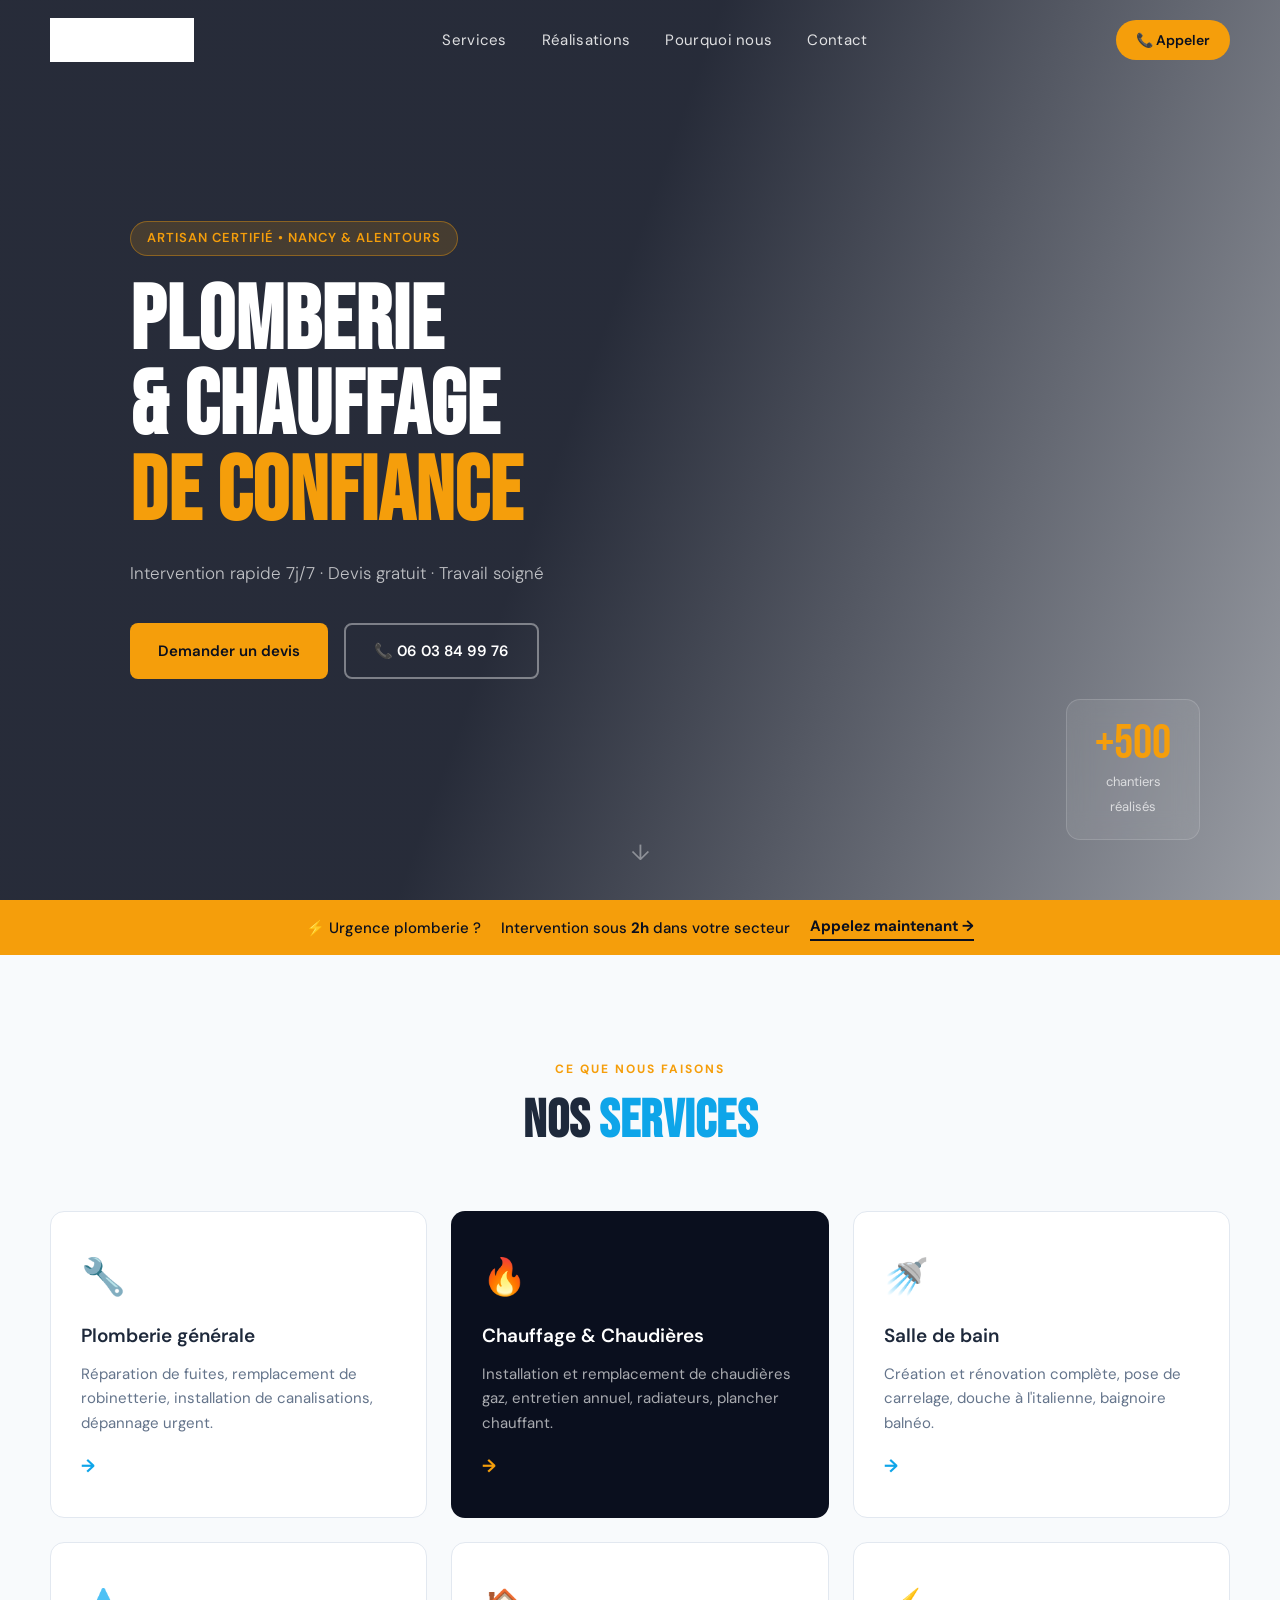
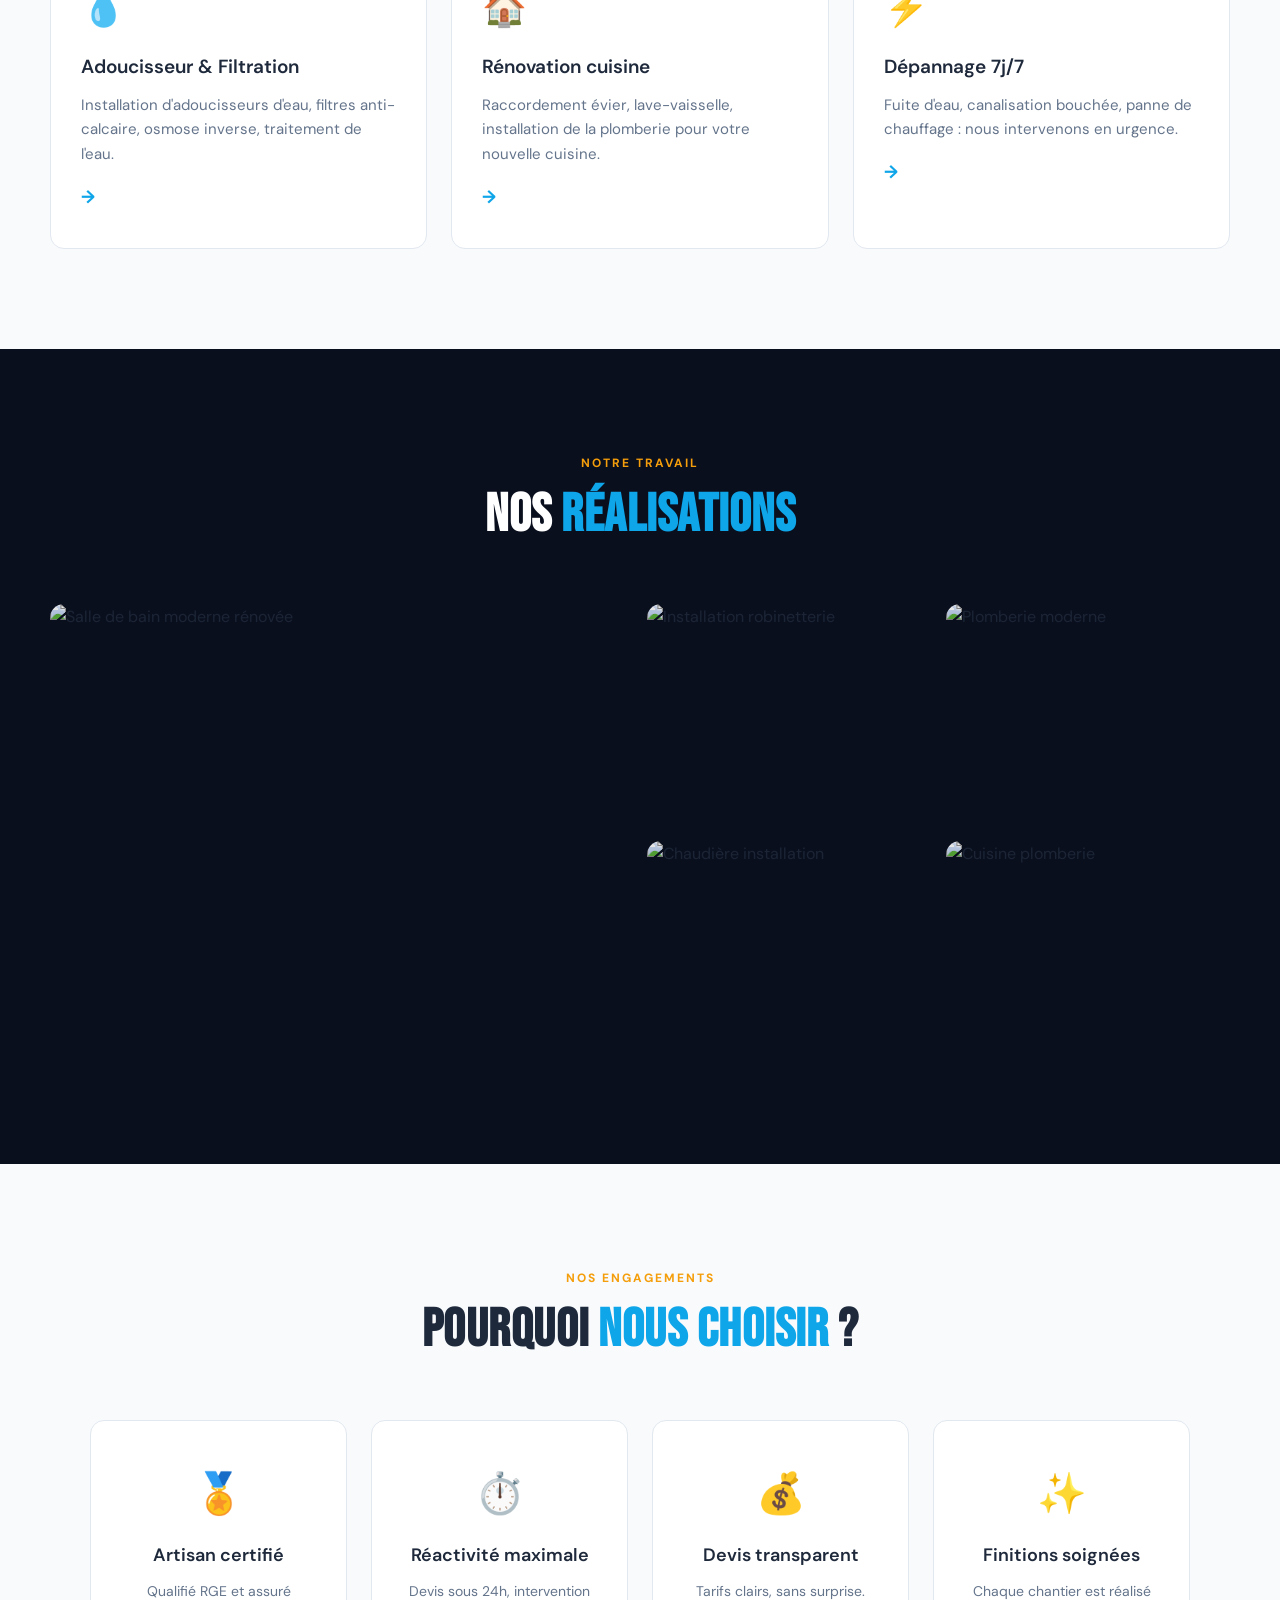
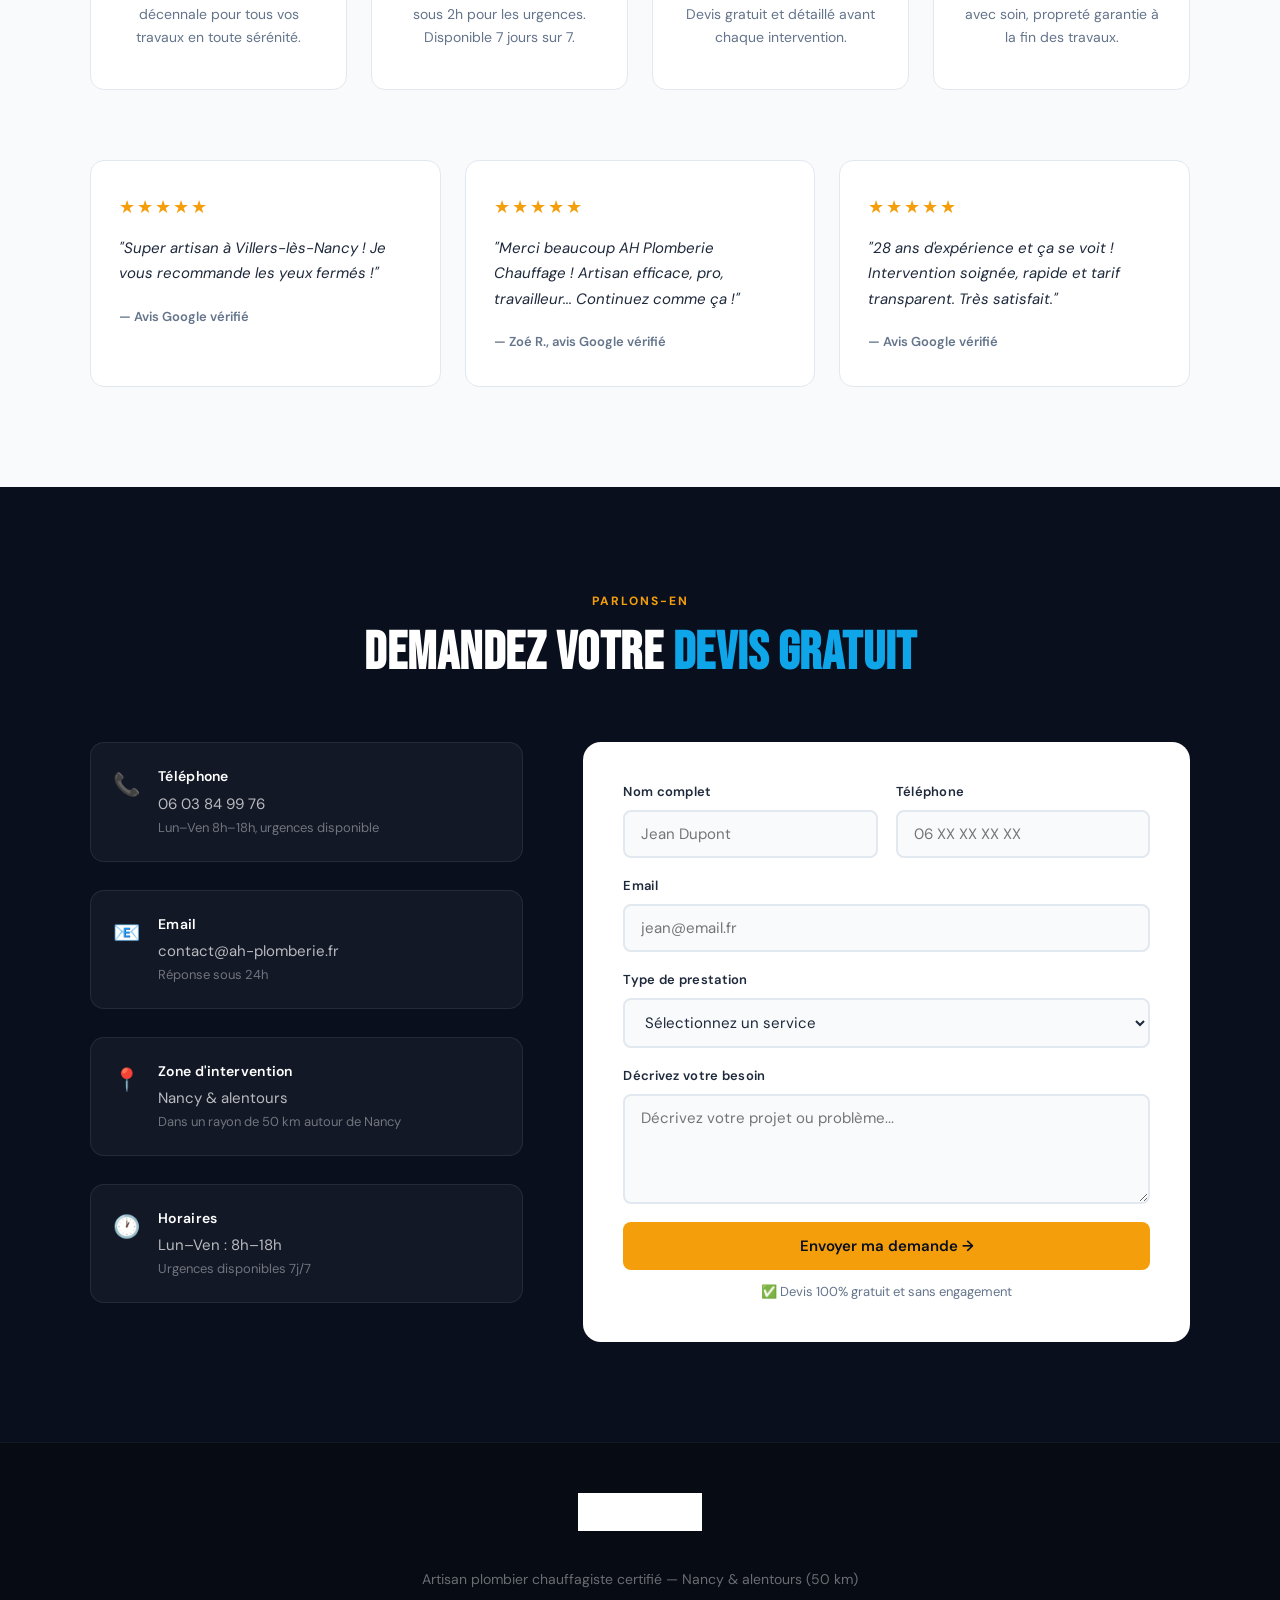
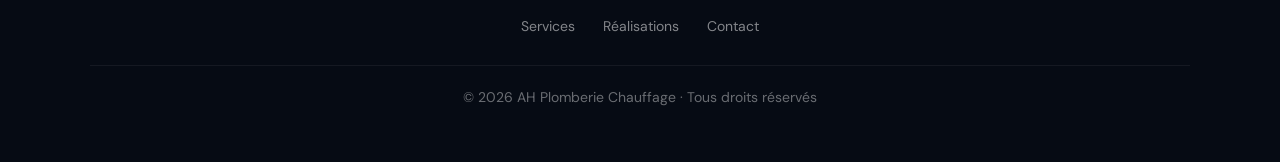
==== index.html @ 15604617 "Rename index 4.html to index.html" ====
<!DOCTYPE html>
<html lang="fr">
<head>
  <meta charset="UTF-8" />
  <meta name="viewport" content="width=device-width, initial-scale=1.0"/>
  <title>AH Plomberie Chauffage</title>
  <link rel="stylesheet" href="style.css"/>
  <link href="https://fonts.googleapis.com/css2?family=Bebas+Neue&family=DM+Sans:ital,opsz,wght@0,9..40,300;0,9..40,400;0,9..40,600;1,9..40,300&display=swap" rel="stylesheet">
  <style>
    /* Logo image dans le header */
    .logo img {
      height: 44px;
      width: auto;
      display: block;
      filter: brightness(0) invert(1); /* logo blanc sur fond sombre */
      transition: filter 0.3s ease;
    }
    header:not(.scrolled) .logo img {
      filter: brightness(0) invert(1);
    }
    /* Footer logo image */
    .footer-logo img {
      height: 38px;
      width: auto;
      filter: brightness(0) invert(1);
      margin-bottom: 12px;
    }
  </style>
</head>
<body>

<!-- HEADER -->
<header id="header">
  <div class="logo">
    <img src="[data-uri]" alt="AH Plomberie Chauffage" />
  </div>
  <nav>
    <a href="#services">Services</a>
    <a href="#realisations">Réalisations</a>
    <a href="#pourquoi">Pourquoi nous</a>
    <a href="#contact">Contact</a>
  </nav>
  <a href="tel:0603849976" class="header-cta">📞 Appeler</a>
  <button class="burger" id="burger">&#9776;</button>
</header>

<!-- MOBILE NAV -->
<div class="mobile-nav" id="mobileNav">
  <a href="#services" onclick="closeNav()">Services</a>
  <a href="#realisations" onclick="closeNav()">Réalisations</a>
  <a href="#pourquoi" onclick="closeNav()">Pourquoi nous</a>
  <a href="#contact" onclick="closeNav()">Contact</a>
</div>

<!-- HERO -->
<section class="hero">
  <div class="hero-overlay"></div>
  <div class="hero-content">
    <p class="hero-tag">Artisan certifié • Nancy &amp; alentours</p>
    <h1>Plomberie<br/>&amp; Chauffage<br/><span>de confiance</span></h1>
    <p class="hero-sub">Intervention rapide 7j/7 · Devis gratuit · Travail soigné</p>
    <div class="hero-btns">
      <a href="#contact" class="btn btn-primary">Demander un devis</a>
      <a href="tel:0603849976" class="btn btn-outline">📞 06 03 84 99 76</a>
    </div>
  </div>
  <div class="hero-badge">
    <span class="badge-number">+500</span>
    <span class="badge-label">chantiers<br/>réalisés</span>
  </div>
  <div class="scroll-hint">↓</div>
</section>

<!-- BANDEAU URGENCE -->
<div class="urgency-bar">
  <span>⚡ Urgence plomberie ?</span>
  <span>Intervention sous <strong>2h</strong> dans votre secteur</span>
  <a href="tel:0603849976">Appelez maintenant →</a>
</div>

<!-- SERVICES -->
<section id="services">
  <div class="section-header">
    <p class="section-tag">Ce que nous faisons</p>
    <h2>Nos <em>services</em></h2>
  </div>
  <div class="services-grid">
    <div class="service-card" data-delay="0">
      <div class="service-icon">🔧</div>
      <h3>Plomberie générale</h3>
      <p>Réparation de fuites, remplacement de robinetterie, installation de canalisations, dépannage urgent.</p>
      <span class="service-arrow">→</span>
    </div>
    <div class="service-card featured" data-delay="100">
      <div class="service-icon">🔥</div>
      <h3>Chauffage &amp; Chaudières</h3>
      <p>Installation et remplacement de chaudières gaz, entretien annuel, radiateurs, plancher chauffant.</p>
      <span class="service-arrow">→</span>
    </div>
    <div class="service-card" data-delay="200">
      <div class="service-icon">🚿</div>
      <h3>Salle de bain</h3>
      <p>Création et rénovation complète, pose de carrelage, douche à l'italienne, baignoire balnéo.</p>
      <span class="service-arrow">→</span>
    </div>
    <div class="service-card" data-delay="300">
      <div class="service-icon">💧</div>
      <h3>Adoucisseur &amp; Filtration</h3>
      <p>Installation d'adoucisseurs d'eau, filtres anti-calcaire, osmose inverse, traitement de l'eau.</p>
      <span class="service-arrow">→</span>
    </div>
    <div class="service-card" data-delay="400">
      <div class="service-icon">🏠</div>
      <h3>Rénovation cuisine</h3>
      <p>Raccordement évier, lave-vaisselle, installation de la plomberie pour votre nouvelle cuisine.</p>
      <span class="service-arrow">→</span>
    </div>
    <div class="service-card" data-delay="500">
      <div class="service-icon">⚡</div>
      <h3>Dépannage 7j/7</h3>
      <p>Fuite d'eau, canalisation bouchée, panne de chauffage : nous intervenons en urgence.</p>
      <span class="service-arrow">→</span>
    </div>
  </div>
</section>

<!-- RÉALISATIONS -->
<section id="realisations" class="dark-section">
  <div class="section-header light">
    <p class="section-tag">Notre travail</p>
    <h2>Nos <em>réalisations</em></h2>
  </div>
  <div class="gallery">
    <div class="gallery-item large">
      <img src="https://images.unsplash.com/photo-1600566753086-00f18fb6b3ea?w=900&q=80" alt="Salle de bain moderne rénovée" loading="lazy"/>
      <div class="gallery-caption">Rénovation salle de bain complète</div>
    </div>
    <div class="gallery-item">
      <img src="https://images.unsplash.com/photo-1584622650111-993a426fbf0a?w=600&q=80" alt="Installation robinetterie" loading="lazy"/>
      <div class="gallery-caption">Installation robinetterie haut de gamme</div>
    </div>
    <div class="gallery-item">
      <img src="https://images.unsplash.com/photo-1615873968403-89e068629265?w=600&q=80" alt="Plomberie moderne" loading="lazy"/>
      <div class="gallery-caption">Pose canalisations encastrées</div>
    </div>
    <div class="gallery-item">
      <img src="https://images.unsplash.com/photo-1558618666-fcd25c85cd64?w=600&q=80" alt="Chaudière installation" loading="lazy"/>
      <div class="gallery-caption">Installation chaudière à condensation</div>
    </div>
    <div class="gallery-item">
      <img src="https://images.unsplash.com/photo-1556909114-f6e7ad7d3136?w=600&q=80" alt="Cuisine plomberie" loading="lazy"/>
      <div class="gallery-caption">Raccordements cuisine neuve</div>
    </div>
  </div>
</section>

<!-- POURQUOI NOUS -->
<section id="pourquoi">
  <div class="section-header">
    <p class="section-tag">Nos engagements</p>
    <h2>Pourquoi <em>nous choisir</em> ?</h2>
  </div>
  <div class="why-grid">
    <div class="why-card">
      <div class="why-icon">🏅</div>
      <h3>Artisan certifié</h3>
      <p>Qualifié RGE et assuré décennale pour tous vos travaux en toute sérénité.</p>
    </div>
    <div class="why-card">
      <div class="why-icon">⏱️</div>
      <h3>Réactivité maximale</h3>
      <p>Devis sous 24h, intervention sous 2h pour les urgences. Disponible 7 jours sur 7.</p>
    </div>
    <div class="why-card">
      <div class="why-icon">💰</div>
      <h3>Devis transparent</h3>
      <p>Tarifs clairs, sans surprise. Devis gratuit et détaillé avant chaque intervention.</p>
    </div>
    <div class="why-card">
      <div class="why-icon">✨</div>
      <h3>Finitions soignées</h3>
      <p>Chaque chantier est réalisé avec soin, propreté garantie à la fin des travaux.</p>
    </div>
  </div>

  <!-- Témoignages Google -->
  <div class="testimonials">
    <div class="testimonial">
      <div class="stars">★★★★★</div>
      <p>"Super artisan à Villers-lès-Nancy ! Je vous recommande les yeux fermés !"</p>
      <cite>— Avis Google vérifié</cite>
    </div>
    <div class="testimonial">
      <div class="stars">★★★★★</div>
      <p>"Merci beaucoup AH Plomberie Chauffage ! Artisan efficace, pro, travailleur... Continuez comme ça !"</p>
      <cite>— Zoé R., avis Google vérifié</cite>
    </div>
    <div class="testimonial">
      <div class="stars">★★★★★</div>
      <p>"28 ans d'expérience et ça se voit ! Intervention soignée, rapide et tarif transparent. Très satisfait."</p>
      <cite>— Avis Google vérifié</cite>
    </div>
  </div>
</section>

<!-- CONTACT -->
<section id="contact" class="dark-section">
  <div class="section-header light">
    <p class="section-tag">Parlons-en</p>
    <h2>Demandez votre <em>devis gratuit</em></h2>
  </div>
  <div class="contact-wrapper">
    <div class="contact-info">
      <div class="info-item">
        <span class="info-icon">📞</span>
        <div>
          <strong>Téléphone</strong>
          <p>06 03 84 99 76</p>
          <p class="sub">Lun–Ven 8h–18h, urgences disponible</p>
        </div>
      </div>
      <div class="info-item">
        <span class="info-icon">📧</span>
        <div>
          <strong>Email</strong>
          <p>contact@ah-plomberie.fr</p>
          <p class="sub">Réponse sous 24h</p>
        </div>
      </div>
      <div class="info-item">
        <span class="info-icon">📍</span>
        <div>
          <strong>Zone d'intervention</strong>
          <p>Nancy &amp; alentours</p>
          <p class="sub">Dans un rayon de 50 km autour de Nancy</p>
        </div>
      </div>
      <div class="info-item">
        <span class="info-icon">🕐</span>
        <div>
          <strong>Horaires</strong>
          <p>Lun–Ven : 8h–18h</p>
          <p class="sub">Urgences disponibles 7j/7</p>
        </div>
      </div>
    </div>
    <form id="contactForm">
      <div class="form-row">
        <div class="form-group">
          <label for="nom">Nom complet</label>
          <input type="text" id="nom" placeholder="Jean Dupont" required />
        </div>
        <div class="form-group">
          <label for="tel">Téléphone</label>
          <input type="tel" id="tel" placeholder="06 XX XX XX XX" />
        </div>
      </div>
      <div class="form-group">
        <label for="email">Email</label>
        <input type="email" id="email" placeholder="jean@email.fr" required />
      </div>
      <div class="form-group">
        <label for="service">Type de prestation</label>
        <select id="service">
          <option value="">Sélectionnez un service</option>
          <option>Plomberie générale</option>
          <option>Chauffage / Chaudière</option>
          <option>Rénovation salle de bain</option>
          <option>Dépannage urgent</option>
          <option>Autre</option>
        </select>
      </div>
      <div class="form-group">
        <label for="message">Décrivez votre besoin</label>
        <textarea id="message" rows="4" placeholder="Décrivez votre projet ou problème..."></textarea>
      </div>
      <button type="submit" class="btn btn-primary full-width">Envoyer ma demande →</button>
      <p class="form-note">✅ Devis 100% gratuit et sans engagement</p>
    </form>
  </div>
</section>

<!-- FOOTER -->
<footer>
  <div class="footer-inner">
    <div class="footer-logo">
      <img src="[data-uri]" alt="AH Plomberie Chauffage" />
    </div>
    <p>Artisan plombier chauffagiste certifié — Nancy &amp; alentours (50 km)</p>
    <div class="footer-links">
      <a href="#services">Services</a>
      <a href="#realisations">Réalisations</a>
      <a href="#contact">Contact</a>
    </div>
    <p class="footer-legal">© 2026 AH Plomberie Chauffage · Tous droits réservés</p>
  </div>
</footer>

<script src="script.js"></script>
</body>
</html>
---- style.css ----
/* =====================
   VARIABLES & RESET
======================== */
:root {
  --dark: #0a0f1e;
  --dark-2: #111827;
  --dark-3: #1e2a3a;
  --accent: #f59e0b;
  --accent-2: #0ea5e9;
  --light: #f8fafc;
  --text: #1e293b;
  --text-muted: #64748b;
  --white: #ffffff;
  --radius: 14px;
  --shadow: 0 10px 40px rgba(0,0,0,0.12);
  --transition: 0.3s cubic-bezier(0.4, 0, 0.2, 1);
  --font-display: 'Bebas Neue', sans-serif;
  --font-body: 'DM Sans', sans-serif;
}

*, *::before, *::after {
  margin: 0;
  padding: 0;
  box-sizing: border-box;
}

html { scroll-behavior: smooth; }

body {
  font-family: var(--font-body);
  background: var(--light);
  color: var(--text);
  overflow-x: hidden;
  line-height: 1.6;
}

/* =====================
   HEADER
======================== */
header {
  position: fixed;
  top: 0; left: 0; right: 0;
  z-index: 1000;
  display: flex;
  align-items: center;
  justify-content: space-between;
  padding: 18px 50px;
  background: transparent;
  transition: background var(--transition), padding var(--transition), box-shadow var(--transition);
}

header.scrolled {
  background: rgba(10, 15, 30, 0.97);
  backdrop-filter: blur(12px);
  padding: 12px 50px;
  box-shadow: 0 2px 30px rgba(0,0,0,0.3);
}

.logo {
  font-family: var(--font-display);
  font-size: 26px;
  color: var(--white);
  letter-spacing: 1px;
}

.logo span {
  color: var(--accent);
}

nav {
  display: flex;
  gap: 35px;
}

nav a {
  color: rgba(255,255,255,0.85);
  text-decoration: none;
  font-size: 15px;
  font-weight: 400;
  letter-spacing: 0.3px;
  position: relative;
  transition: color var(--transition);
}

nav a::after {
  content: '';
  position: absolute;
  bottom: -3px; left: 0;
  width: 0; height: 2px;
  background: var(--accent);
  transition: width var(--transition);
}

nav a:hover { color: var(--white); }
nav a:hover::after { width: 100%; }

.header-cta {
  background: var(--accent);
  color: var(--dark);
  padding: 9px 20px;
  border-radius: 50px;
  font-weight: 600;
  font-size: 14px;
  text-decoration: none;
  transition: transform var(--transition), box-shadow var(--transition);
}

.header-cta:hover {
  transform: translateY(-2px);
  box-shadow: 0 6px 20px rgba(245,158,11,0.4);
}

.burger {
  display: none;
  background: none;
  border: none;
  color: white;
  font-size: 24px;
  cursor: pointer;
}

.mobile-nav {
  display: none;
  position: fixed;
  top: 70px; left: 0; right: 0;
  background: var(--dark);
  flex-direction: column;
  padding: 20px 30px;
  gap: 18px;
  z-index: 999;
}

.mobile-nav a {
  color: rgba(255,255,255,0.9);
  text-decoration: none;
  font-size: 18px;
  font-weight: 400;
  padding: 8px 0;
  border-bottom: 1px solid rgba(255,255,255,0.08);
}

.mobile-nav.open { display: flex; }

/* =====================
   HERO
======================== */
.hero {
  position: relative;
  height: 100vh;
  min-height: 650px;
  display: flex;
  align-items: center;
  justify-content: flex-start;
  overflow: hidden;
  background: url("https://images.unsplash.com/photo-1504328345606-18bbc8c9d7d1?w=1800&q=85") center/cover no-repeat;
}

.hero-overlay {
  position: absolute;
  inset: 0;
  background: linear-gradient(110deg, rgba(10,15,30,0.88) 45%, rgba(10,15,30,0.4) 100%);
}

.hero-content {
  position: relative;
  z-index: 2;
  padding: 0 80px;
  max-width: 700px;
  animation: fadeUp 1s ease both;
}

.hero-tag {
  display: inline-block;
  background: rgba(245,158,11,0.15);
  border: 1px solid rgba(245,158,11,0.4);
  color: var(--accent);
  padding: 6px 16px;
  border-radius: 50px;
  font-size: 13px;
  font-weight: 600;
  letter-spacing: 1px;
  text-transform: uppercase;
  margin-bottom: 24px;
}

.hero h1 {
  font-family: var(--font-display);
  font-size: clamp(56px, 8vw, 90px);
  line-height: 0.95;
  color: var(--white);
  letter-spacing: 1px;
  margin-bottom: 24px;
}

.hero h1 span {
  color: var(--accent);
}

.hero-sub {
  color: rgba(255,255,255,0.7);
  font-size: 17px;
  margin-bottom: 36px;
  font-weight: 300;
}

.hero-btns {
  display: flex;
  gap: 16px;
  flex-wrap: wrap;
}

.hero-badge {
  position: absolute;
  bottom: 60px; right: 80px;
  z-index: 2;
  background: rgba(255,255,255,0.07);
  backdrop-filter: blur(12px);
  border: 1px solid rgba(255,255,255,0.15);
  border-radius: var(--radius);
  padding: 20px 28px;
  text-align: center;
  color: white;
  animation: fadeUp 1.3s ease both;
}

.badge-number {
  display: block;
  font-family: var(--font-display);
  font-size: 48px;
  color: var(--accent);
  line-height: 1;
}

.badge-label {
  font-size: 13px;
  color: rgba(255,255,255,0.7);
  line-height: 1.4;
}

.scroll-hint {
  position: absolute;
  bottom: 30px; left: 50%;
  transform: translateX(-50%);
  color: rgba(255,255,255,0.4);
  font-size: 22px;
  animation: bounce 2s infinite;
  z-index: 2;
}

/* =====================
   BUTTONS
======================== */
.btn {
  display: inline-flex;
  align-items: center;
  gap: 8px;
  padding: 14px 28px;
  border-radius: 8px;
  font-family: var(--font-body);
  font-size: 15px;
  font-weight: 600;
  text-decoration: none;
  transition: all var(--transition);
  cursor: pointer;
  border: none;
}

.btn-primary {
  background: var(--accent);
  color: var(--dark);
}

.btn-primary:hover {
  background: #d97706;
  transform: translateY(-2px);
  box-shadow: 0 8px 25px rgba(245,158,11,0.4);
}

.btn-outline {
  background: transparent;
  color: var(--white);
  border: 2px solid rgba(255,255,255,0.4);
}

.btn-outline:hover {
  background: rgba(255,255,255,0.1);
  border-color: white;
}

.full-width { width: 100%; justify-content: center; }

/* =====================
   URGENCY BAR
======================== */
.urgency-bar {
  background: var(--accent);
  color: var(--dark);
  display: flex;
  align-items: center;
  justify-content: center;
  gap: 20px;
  padding: 14px 20px;
  font-size: 15px;
  font-weight: 500;
  flex-wrap: wrap;
  text-align: center;
}

.urgency-bar a {
  color: var(--dark);
  font-weight: 700;
  text-decoration: none;
  border-bottom: 2px solid var(--dark);
  padding-bottom: 1px;
  transition: opacity var(--transition);
}

.urgency-bar a:hover { opacity: 0.7; }

/* =====================
   SECTIONS COMMONS
======================== */
section {
  padding: 100px 50px;
}

.section-header {
  text-align: center;
  margin-bottom: 60px;
}

.section-tag {
  display: inline-block;
  color: var(--accent);
  font-size: 12px;
  font-weight: 700;
  letter-spacing: 2px;
  text-transform: uppercase;
  margin-bottom: 12px;
}

h2 {
  font-family: var(--font-display);
  font-size: clamp(36px, 5vw, 54px);
  letter-spacing: 0.5px;
  color: var(--text);
  line-height: 1.1;
}

h2 em {
  font-style: normal;
  color: var(--accent-2);
}

.dark-section h2 { color: var(--white); }
.dark-section { background: var(--dark); }
.light.section-tag { color: var(--accent); }
.light h2 { color: var(--white); }

/* =====================
   SERVICES
======================== */
.services-grid {
  display: grid;
  grid-template-columns: repeat(auto-fit, minmax(280px, 1fr));
  gap: 24px;
  max-width: 1200px;
  margin: 0 auto;
}

.service-card {
  background: var(--white);
  padding: 36px 30px;
  border-radius: var(--radius);
  border: 1px solid #e2e8f0;
  position: relative;
  transition: all var(--transition);
  cursor: default;
  overflow: hidden;
}

.service-card::before {
  content: '';
  position: absolute;
  bottom: 0; left: 0; right: 0;
  height: 3px;
  background: var(--accent-2);
  transform: scaleX(0);
  transition: transform var(--transition);
  transform-origin: left;
}

.service-card:hover {
  transform: translateY(-6px);
  box-shadow: var(--shadow);
  border-color: transparent;
}

.service-card:hover::before { transform: scaleX(1); }

.service-card.featured {
  background: var(--dark);
  border-color: transparent;
  color: var(--white);
}

.service-card.featured::before { background: var(--accent); }

.service-card.featured p { color: rgba(255,255,255,0.65); }

.service-icon {
  font-size: 36px;
  margin-bottom: 16px;
}

.service-card h3 {
  font-size: 19px;
  font-weight: 600;
  margin-bottom: 10px;
}

.service-card p {
  color: var(--text-muted);
  font-size: 15px;
  line-height: 1.65;
}

.service-arrow {
  display: inline-block;
  margin-top: 16px;
  color: var(--accent-2);
  font-size: 18px;
  font-weight: bold;
  transition: transform var(--transition);
}

.service-card:hover .service-arrow { transform: translateX(6px); }
.service-card.featured .service-arrow { color: var(--accent); }

/* =====================
   GALLERY
======================== */
.gallery {
  display: grid;
  grid-template-columns: repeat(4, 1fr);
  grid-template-rows: auto auto;
  gap: 14px;
  max-width: 1200px;
  margin: 0 auto;
}

.gallery-item {
  position: relative;
  overflow: hidden;
  border-radius: var(--radius);
  cursor: pointer;
}

.gallery-item.large {
  grid-column: 1 / 3;
  grid-row: 1 / 3;
}

.gallery-item img {
  width: 100%;
  height: 100%;
  min-height: 220px;
  object-fit: cover;
  display: block;
  transition: transform 0.5s ease;
  filter: brightness(0.9);
}

.gallery-item.large img { min-height: 460px; }

.gallery-item:hover img {
  transform: scale(1.06);
  filter: brightness(1);
}

.gallery-caption {
  position: absolute;
  bottom: 0; left: 0; right: 0;
  padding: 20px 16px 14px;
  background: linear-gradient(transparent, rgba(0,0,0,0.75));
  color: white;
  font-size: 13px;
  font-weight: 500;
  transform: translateY(100%);
  transition: transform var(--transition);
}

.gallery-item:hover .gallery-caption { transform: translateY(0); }

/* =====================
   POURQUOI NOUS
======================== */
.why-grid {
  display: grid;
  grid-template-columns: repeat(auto-fit, minmax(230px, 1fr));
  gap: 24px;
  max-width: 1100px;
  margin: 0 auto 70px;
}

.why-card {
  text-align: center;
  padding: 40px 28px;
  background: var(--white);
  border-radius: var(--radius);
  border: 1px solid #e2e8f0;
  transition: all var(--transition);
}

.why-card:hover {
  transform: translateY(-5px);
  box-shadow: var(--shadow);
}

.why-icon {
  font-size: 40px;
  margin-bottom: 16px;
}

.why-card h3 {
  font-size: 18px;
  font-weight: 600;
  margin-bottom: 10px;
}

.why-card p {
  color: var(--text-muted);
  font-size: 14px;
  line-height: 1.65;
}

/* TESTIMONIALS */
.testimonials {
  display: grid;
  grid-template-columns: repeat(auto-fit, minmax(260px, 1fr));
  gap: 24px;
  max-width: 1100px;
  margin: 0 auto;
}

.testimonial {
  background: var(--white);
  border-radius: var(--radius);
  padding: 32px 28px;
  border: 1px solid #e2e8f0;
  transition: all var(--transition);
}

.testimonial:hover {
  box-shadow: var(--shadow);
  transform: translateY(-4px);
}

.stars {
  color: var(--accent);
  font-size: 18px;
  margin-bottom: 14px;
  letter-spacing: 2px;
}

.testimonial p {
  color: var(--text);
  font-size: 15px;
  line-height: 1.7;
  font-style: italic;
  margin-bottom: 16px;
}

.testimonial cite {
  font-size: 13px;
  color: var(--text-muted);
  font-style: normal;
  font-weight: 600;
}

/* =====================
   CONTACT
======================== */
#contact.dark-section {
  padding: 100px 50px;
}

.contact-wrapper {
  display: grid;
  grid-template-columns: 1fr 1.4fr;
  gap: 60px;
  max-width: 1100px;
  margin: 0 auto;
  align-items: start;
}

.contact-info {
  display: flex;
  flex-direction: column;
  gap: 28px;
}

.info-item {
  display: flex;
  align-items: flex-start;
  gap: 18px;
  padding: 22px;
  background: rgba(255,255,255,0.04);
  border: 1px solid rgba(255,255,255,0.08);
  border-radius: var(--radius);
  transition: background var(--transition);
}

.info-item:hover { background: rgba(255,255,255,0.07); }

.info-icon {
  font-size: 22px;
  flex-shrink: 0;
  margin-top: 2px;
}

.info-item strong {
  display: block;
  color: var(--white);
  font-size: 14px;
  font-weight: 600;
  margin-bottom: 4px;
  letter-spacing: 0.3px;
}

.info-item p {
  color: rgba(255,255,255,0.7);
  font-size: 15px;
  margin: 0;
}

.info-item .sub {
  color: rgba(255,255,255,0.4);
  font-size: 13px;
  margin-top: 2px;
}

/* FORM */
form {
  background: var(--white);
  border-radius: 18px;
  padding: 40px;
  display: flex;
  flex-direction: column;
  gap: 18px;
}

.form-row {
  display: grid;
  grid-template-columns: 1fr 1fr;
  gap: 18px;
}

.form-group {
  display: flex;
  flex-direction: column;
  gap: 7px;
}

label {
  font-size: 13px;
  font-weight: 600;
  color: var(--text);
  letter-spacing: 0.3px;
}

input, textarea, select {
  font-family: var(--font-body);
  font-size: 15px;
  padding: 12px 16px;
  border: 2px solid #e2e8f0;
  border-radius: 8px;
  color: var(--text);
  background: var(--light);
  transition: border-color var(--transition), box-shadow var(--transition);
  outline: none;
  width: 100%;
}

input:focus, textarea:focus, select:focus {
  border-color: var(--accent-2);
  box-shadow: 0 0 0 3px rgba(14,165,233,0.12);
  background: white;
}

textarea { resize: vertical; min-height: 110px; }

.form-note {
  text-align: center;
  font-size: 13px;
  color: var(--text-muted);
  margin-top: -6px;
}

/* =====================
   FOOTER
======================== */
footer {
  background: #060b14;
  padding: 50px 50px 30px;
  border-top: 1px solid rgba(255,255,255,0.06);
}

.footer-inner {
  max-width: 1100px;
  margin: 0 auto;
  text-align: center;
}

.footer-logo {
  font-family: var(--font-display);
  font-size: 28px;
  color: var(--white);
  margin-bottom: 10px;
  letter-spacing: 1px;
}

.footer-logo span { color: var(--accent); }

.footer-inner > p {
  color: rgba(255,255,255,0.4);
  font-size: 14px;
  margin-bottom: 24px;
}

.footer-links {
  display: flex;
  justify-content: center;
  gap: 28px;
  margin-bottom: 28px;
}

.footer-links a {
  color: rgba(255,255,255,0.5);
  text-decoration: none;
  font-size: 14px;
  transition: color var(--transition);
}

.footer-links a:hover { color: var(--accent); }

.footer-legal {
  color: rgba(255,255,255,0.2);
  font-size: 13px;
  border-top: 1px solid rgba(255,255,255,0.06);
  padding-top: 20px;
  margin-top: 0;
  margin-bottom: 0;
}

/* =====================
   ANIMATIONS
======================== */
@keyframes fadeUp {
  from { opacity: 0; transform: translateY(30px); }
  to   { opacity: 1; transform: translateY(0); }
}

@keyframes bounce {
  0%, 100% { transform: translateX(-50%) translateY(0); }
  50%       { transform: translateX(-50%) translateY(-10px); }
}

.reveal {
  opacity: 0;
  transform: translateY(30px);
  transition: opacity 0.7s ease, transform 0.7s ease;
}

.reveal.visible {
  opacity: 1;
  transform: translateY(0);
}

/* =====================
   RESPONSIVE
======================== */
@media (max-width: 900px) {
  header { padding: 16px 24px; }
  header.scrolled { padding: 12px 24px; }
  nav, .header-cta { display: none; }
  .burger { display: block; }

  .hero-content { padding: 0 30px; }
  .hero-badge { display: none; }

  section { padding: 70px 24px; }
  #contact.dark-section { padding: 70px 24px; }

  .contact-wrapper {
    grid-template-columns: 1fr;
    gap: 40px;
  }

  .gallery {
    grid-template-columns: 1fr 1fr;
  }

  .gallery-item.large {
    grid-column: 1 / 3;
    grid-row: auto;
  }

  .gallery-item.large img { min-height: 280px; }

  .form-row { grid-template-columns: 1fr; }
  form { padding: 28px 22px; }
}

@media (max-width: 600px) {
  .hero h1 { font-size: 48px; }
  .hero-btns { flex-direction: column; }
  .gallery { grid-template-columns: 1fr; }
  .gallery-item.large { grid-column: 1; }
  .urgency-bar { flex-direction: column; gap: 8px; }
}
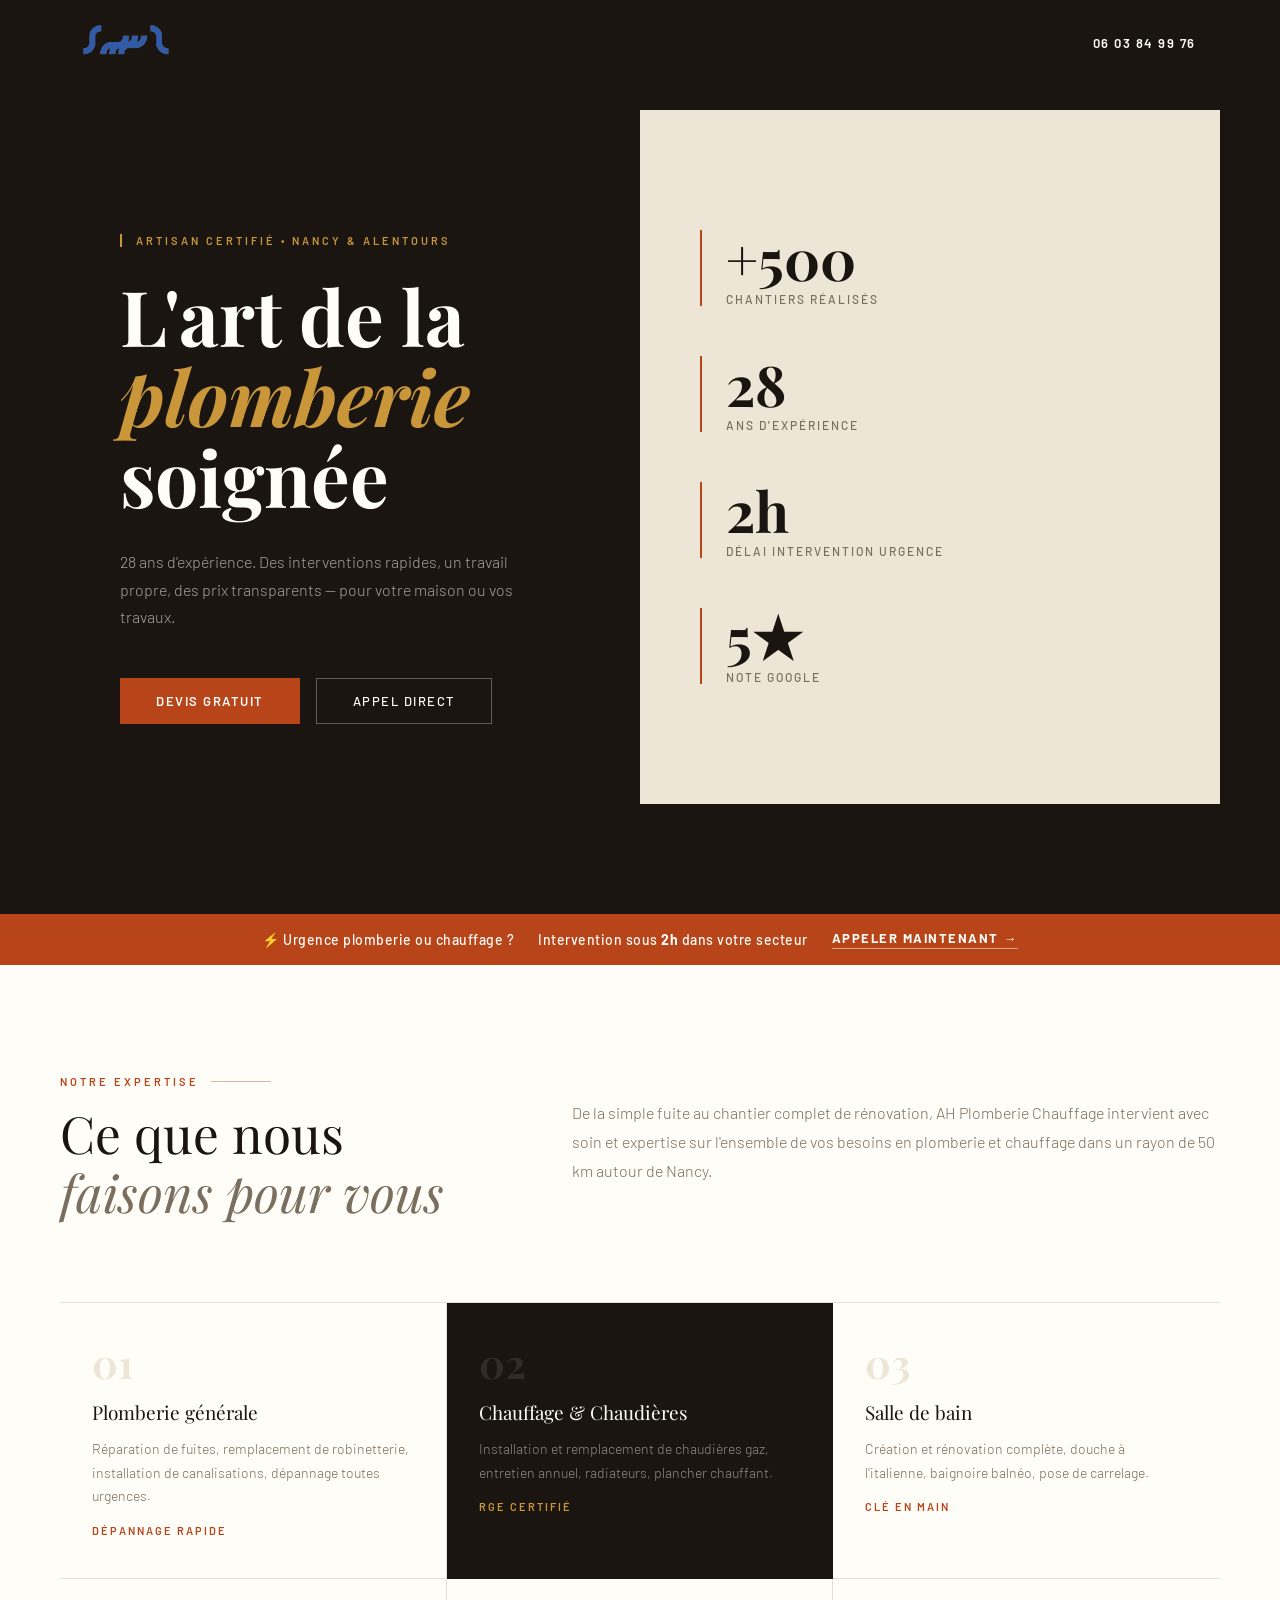
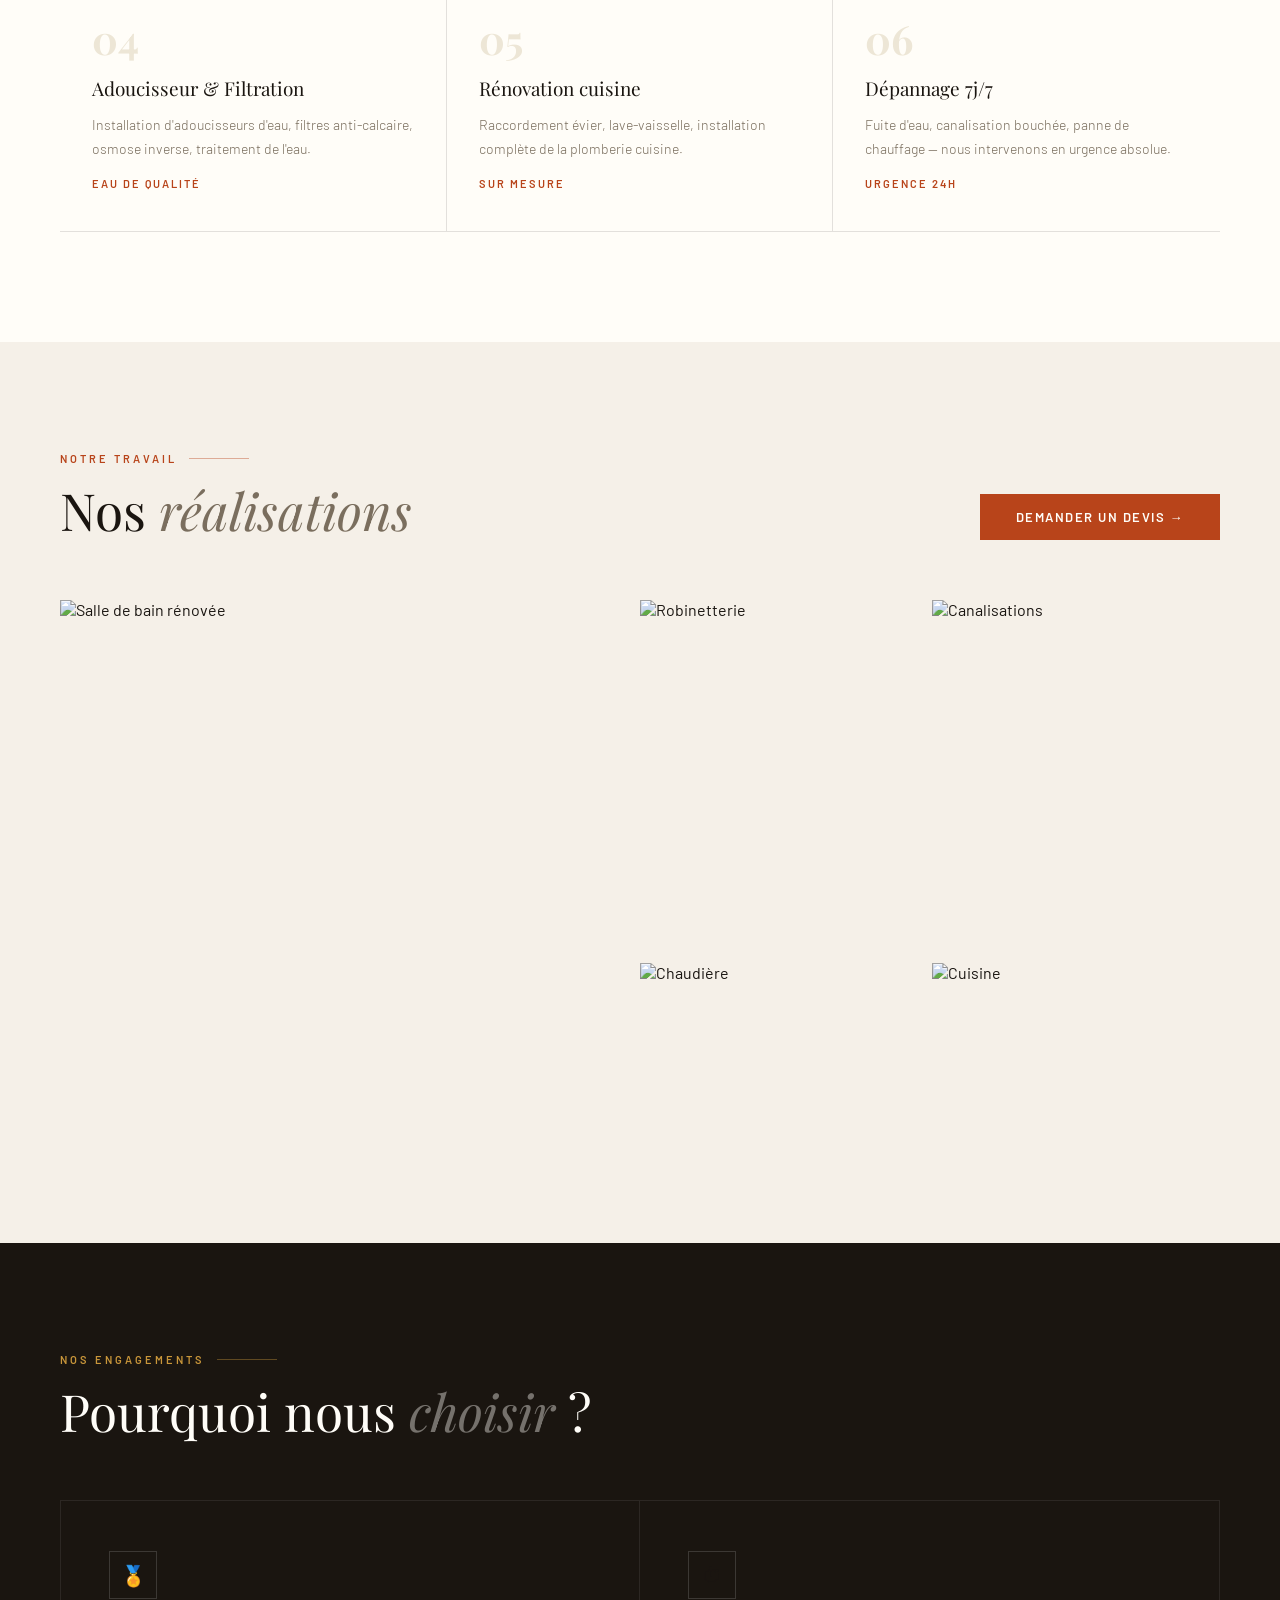
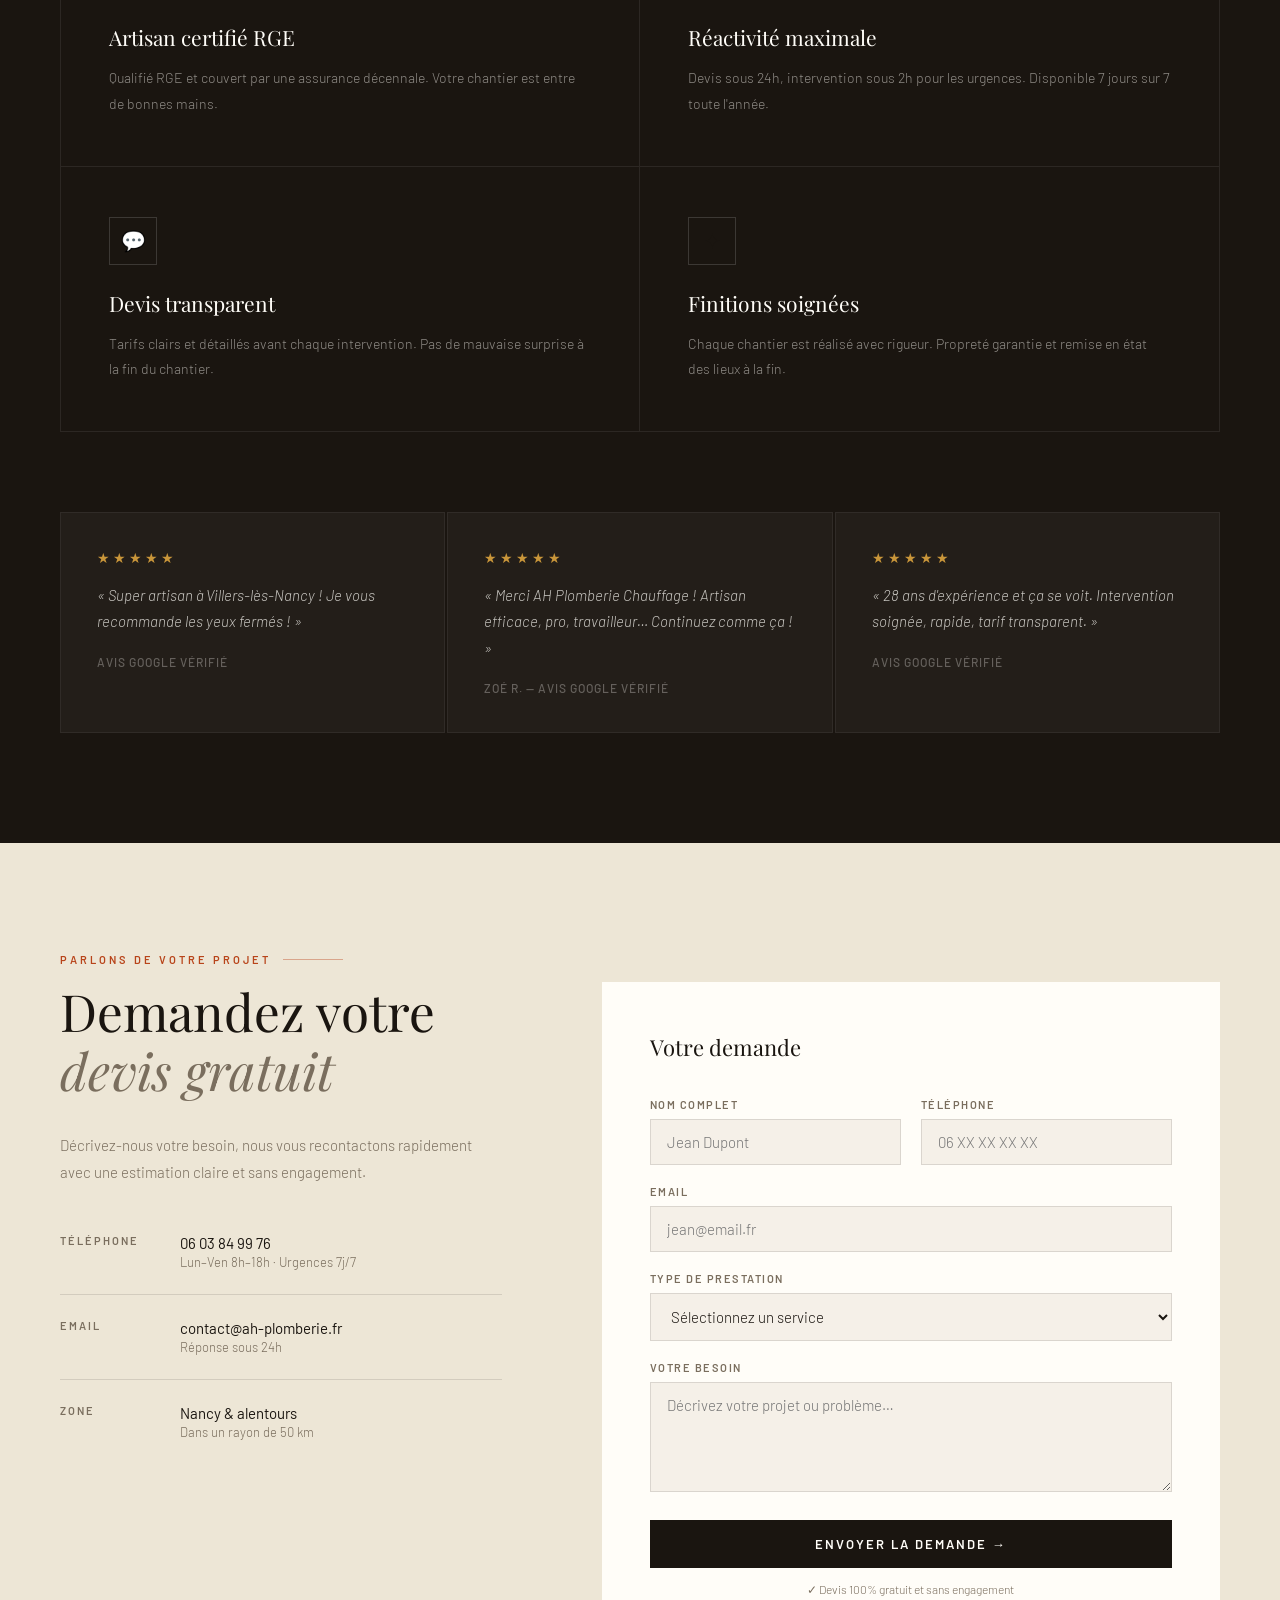
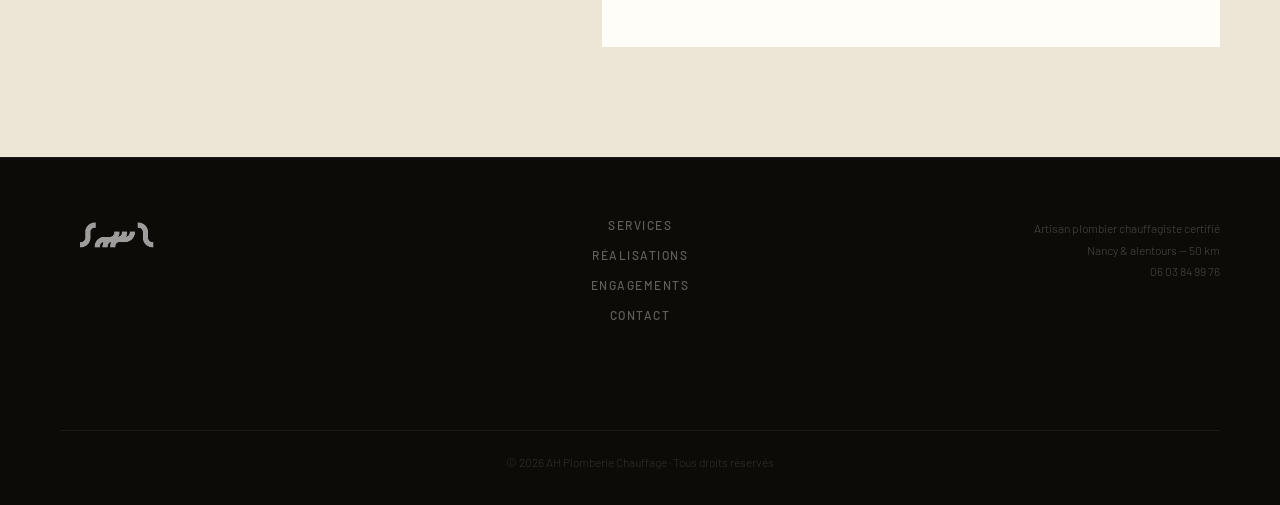
==== commit a609ed9c: "Rename index 5.html to index.html" ====
--- a/index.html
+++ b/index.html
@@ -1,29 +1,671 @@
 <!DOCTYPE html>
 <html lang="fr">
 <head>
-  <meta charset="UTF-8" />
+  <meta charset="UTF-8"/>
   <meta name="viewport" content="width=device-width, initial-scale=1.0"/>
-  <title>AH Plomberie Chauffage</title>
-  <link rel="stylesheet" href="style.css"/>
-  <link href="https://fonts.googleapis.com/css2?family=Bebas+Neue&family=DM+Sans:ital,opsz,wght@0,9..40,300;0,9..40,400;0,9..40,600;1,9..40,300&display=swap" rel="stylesheet">
+  <title>AH Plomberie Chauffage — Nancy</title>
+  <link href="https://fonts.googleapis.com/css2?family=Playfair+Display:ital,wght@0,400;0,700;1,400&family=Barlow:wght@300;400;500;600&display=swap" rel="stylesheet"/>
   <style>
-    /* Logo image dans le header */
-    .logo img {
-      height: 44px;
-      width: auto;
+    :root {
+      --cream: #F5F0E8;
+      --cream-2: #EDE6D6;
+      --ink: #1A1510;
+      --ink-2: #3D3428;
+      --rust: #B8441A;
+      --rust-2: #8C3213;
+      --gold: #C9963A;
+      --white: #FFFDF8;
+      --muted: #7A6E5E;
+      --border: rgba(26,21,16,0.12);
+    }
+
+    *, *::before, *::after { margin:0; padding:0; box-sizing:border-box; }
+    html { scroll-behavior: smooth; }
+
+    body {
+      font-family: 'Barlow', sans-serif;
+      background: var(--cream);
+      color: var(--ink);
+      overflow-x: hidden;
+    }
+
+    /* ---- HEADER ---- */
+    #header {
+      position: fixed;
+      top: 0; left: 0; right: 0;
+      z-index: 100;
+      display: flex;
+      align-items: center;
+      justify-content: space-between;
+      padding: 20px 60px;
+      transition: all 0.4s ease;
+    }
+    #header.scrolled {
+      background: rgba(245,240,232,0.97);
+      backdrop-filter: blur(8px);
+      border-bottom: 1px solid var(--border);
+      padding: 14px 60px;
+    }
+    .logo-img { height: 42px; width: auto; }
+    nav { display: flex; gap: 40px; }
+    nav a {
+      font-family: 'Barlow', sans-serif;
+      font-size: 13px;
+      font-weight: 500;
+      letter-spacing: 2px;
+      text-transform: uppercase;
+      color: var(--ink);
+      text-decoration: none;
+      transition: color 0.2s;
+    }
+    nav a:hover { color: var(--rust); }
+    .nav-cta {
+      font-family: 'Barlow', sans-serif;
+      font-size: 13px;
+      font-weight: 600;
+      letter-spacing: 1.5px;
+      text-transform: uppercase;
+      color: var(--white);
+      background: var(--ink);
+      padding: 10px 24px;
+      text-decoration: none;
+      transition: background 0.2s;
+    }
+    .nav-cta:hover { background: var(--rust); }
+    .burger { display:none; background:none; border:none; cursor:pointer; flex-direction:column; gap:5px; }
+    .burger span { display:block; width:26px; height:2px; background:var(--ink); transition:all 0.3s; }
+
+    /* Mobile nav */
+    .mobile-nav {
+      display: none;
+      position: fixed;
+      top: 0; left: 0; right: 0; bottom: 0;
+      background: var(--ink);
+      z-index: 200;
+      flex-direction: column;
+      align-items: center;
+      justify-content: center;
+      gap: 36px;
+    }
+    .mobile-nav.open { display: flex; }
+    .mobile-nav a {
+      font-family: 'Playfair Display', serif;
+      font-size: 36px;
+      color: var(--cream);
+      text-decoration: none;
+      transition: color 0.2s;
+    }
+    .mobile-nav a:hover { color: var(--rust); }
+    .mobile-close {
+      position: absolute;
+      top: 28px; right: 40px;
+      background: none; border: none;
+      color: var(--cream);
+      font-size: 32px;
+      cursor: pointer;
+    }
+
+    /* ---- HERO ---- */
+    .hero {
+      min-height: 100vh;
+      display: grid;
+      grid-template-columns: 1fr 1fr;
+      background: var(--ink);
+      overflow: hidden;
+    }
+    .hero-left {
+      display: flex;
+      flex-direction: column;
+      justify-content: flex-end;
+      padding: 120px 60px 80px;
+      position: relative;
+    }
+    .hero-left::after {
+      content: '';
+      position: absolute;
+      top: 0; left: 0; right: 0; bottom: 0;
+      background: url('https://images.unsplash.com/photo-1504328345606-18bbc8c9d7d1?w=1000&q=80') center/cover no-repeat;
+      opacity: 0.25;
+    }
+    .hero-left > * { position: relative; z-index: 1; }
+    .hero-eyebrow {
+      font-size: 11px;
+      font-weight: 600;
+      letter-spacing: 3px;
+      text-transform: uppercase;
+      color: var(--gold);
+      margin-bottom: 28px;
+      border-left: 2px solid var(--gold);
+      padding-left: 14px;
+    }
+    .hero h1 {
+      font-family: 'Playfair Display', serif;
+      font-size: clamp(52px, 6vw, 80px);
+      font-weight: 700;
+      line-height: 1.05;
+      color: var(--white);
+      margin-bottom: 32px;
+    }
+    .hero h1 em {
+      font-style: italic;
+      color: var(--gold);
+    }
+    .hero-sub {
+      font-size: 16px;
+      font-weight: 300;
+      color: rgba(255,253,248,0.6);
+      line-height: 1.7;
+      max-width: 400px;
+      margin-bottom: 48px;
+    }
+    .hero-btns { display: flex; gap: 16px; flex-wrap: wrap; }
+    .btn-primary {
+      background: var(--rust);
+      color: var(--white);
+      padding: 15px 36px;
+      font-size: 13px;
+      font-weight: 600;
+      letter-spacing: 1.5px;
+      text-transform: uppercase;
+      text-decoration: none;
+      transition: background 0.2s;
+    }
+    .btn-primary:hover { background: var(--rust-2); }
+    .btn-ghost {
+      background: transparent;
+      color: var(--white);
+      padding: 14px 36px;
+      font-size: 13px;
+      font-weight: 500;
+      letter-spacing: 1.5px;
+      text-transform: uppercase;
+      text-decoration: none;
+      border: 1px solid rgba(255,253,248,0.3);
+      transition: border-color 0.2s, color 0.2s;
+    }
+    .btn-ghost:hover { border-color: var(--white); }
+    .hero-right {
+      background: var(--cream-2);
+      display: flex;
+      flex-direction: column;
+      justify-content: center;
+      padding: 120px 60px;
+      gap: 50px;
+    }
+    .stat-block {
+      border-left: 2px solid var(--rust);
+      padding-left: 24px;
+    }
+    .stat-num {
+      font-family: 'Playfair Display', serif;
+      font-size: 56px;
+      font-weight: 700;
+      color: var(--ink);
+      line-height: 1;
+    }
+    .stat-label {
+      font-size: 12px;
+      font-weight: 500;
+      letter-spacing: 2px;
+      text-transform: uppercase;
+      color: var(--muted);
+      margin-top: 6px;
+    }
+
+    /* ---- URGENCE ---- */
+    .urgence-bar {
+      background: var(--rust);
+      color: var(--white);
+      display: flex;
+      align-items: center;
+      justify-content: center;
+      gap: 24px;
+      padding: 16px 40px;
+      font-size: 14px;
+      font-weight: 500;
+      letter-spacing: 0.5px;
+      flex-wrap: wrap;
+      text-align: center;
+    }
+    .urgence-bar strong { font-weight: 700; }
+    .urgence-bar a {
+      color: var(--white);
+      font-weight: 700;
+      font-size: 13px;
+      letter-spacing: 1.5px;
+      text-transform: uppercase;
+      text-decoration: none;
+      border-bottom: 1px solid rgba(255,255,255,0.5);
+      padding-bottom: 2px;
+      transition: border-color 0.2s;
+    }
+    .urgence-bar a:hover { border-color: white; }
+
+    /* ---- SECTION COMMUN ---- */
+    section { padding: 110px 60px; }
+    .section-tag {
+      font-size: 11px;
+      font-weight: 600;
+      letter-spacing: 3px;
+      text-transform: uppercase;
+      color: var(--rust);
+      margin-bottom: 16px;
+      display: flex;
+      align-items: center;
+      gap: 12px;
+    }
+    .section-tag::after {
+      content: '';
+      flex: 1;
+      max-width: 60px;
+      height: 1px;
+      background: var(--rust);
+      opacity: 0.4;
+    }
+    h2.serif {
+      font-family: 'Playfair Display', serif;
+      font-size: clamp(36px, 4vw, 54px);
+      font-weight: 400;
+      line-height: 1.15;
+      color: var(--ink);
+    }
+    h2.serif em {
+      font-style: italic;
+      color: var(--muted);
+    }
+
+    /* ---- SERVICES ---- */
+    #services { background: var(--white); }
+    .services-intro {
+      display: grid;
+      grid-template-columns: 1fr 1.5fr;
+      gap: 80px;
+      align-items: start;
+      margin-bottom: 80px;
+    }
+    .services-intro p {
+      font-size: 16px;
+      font-weight: 300;
+      color: var(--muted);
+      line-height: 1.8;
+      margin-top: 24px;
+    }
+    .services-list {
+      display: grid;
+      grid-template-columns: 1fr 1fr 1fr;
+      border-top: 1px solid var(--border);
+    }
+    .service-item {
+      padding: 40px 32px;
+      border-right: 1px solid var(--border);
+      border-bottom: 1px solid var(--border);
+      transition: background 0.3s;
+      cursor: default;
+    }
+    .service-item:nth-child(3n) { border-right: none; }
+    .service-item:hover { background: var(--cream); }
+    .service-num {
+      font-family: 'Playfair Display', serif;
+      font-size: 40px;
+      font-weight: 700;
+      color: var(--cream-2);
+      margin-bottom: 16px;
+      line-height: 1;
+    }
+    .service-item h3 {
+      font-family: 'Playfair Display', serif;
+      font-size: 19px;
+      font-weight: 400;
+      color: var(--ink);
+      margin-bottom: 12px;
+    }
+    .service-item p {
+      font-size: 14px;
+      font-weight: 300;
+      color: var(--muted);
+      line-height: 1.7;
+    }
+    .service-tag {
+      display: inline-block;
+      margin-top: 16px;
+      font-size: 11px;
+      font-weight: 600;
+      letter-spacing: 2px;
+      text-transform: uppercase;
+      color: var(--rust);
+    }
+    .service-item.highlight {
+      background: var(--ink);
+    }
+    .service-item.highlight .service-num { color: rgba(255,255,255,0.1); }
+    .service-item.highlight h3 { color: var(--white); }
+    .service-item.highlight p { color: rgba(255,253,248,0.5); }
+    .service-item.highlight .service-tag { color: var(--gold); }
+
+    /* ---- RÉALISATIONS ---- */
+    #realisations { background: var(--cream); padding-top: 110px; padding-bottom: 0; }
+    .real-header {
+      display: flex;
+      align-items: flex-end;
+      justify-content: space-between;
+      margin-bottom: 60px;
+    }
+    .real-grid {
+      display: grid;
+      grid-template-columns: 2fr 1fr 1fr;
+      grid-template-rows: 360px 280px;
+      gap: 3px;
+    }
+    .real-item {
+      overflow: hidden;
+      position: relative;
+    }
+    .real-item img {
+      width: 100%; height: 100%;
+      object-fit: cover;
       display: block;
-      filter: brightness(0) invert(1); /* logo blanc sur fond sombre */
-      transition: filter 0.3s ease;
-    }
-    header:not(.scrolled) .logo img {
-      filter: brightness(0) invert(1);
-    }
-    /* Footer logo image */
-    .footer-logo img {
-      height: 38px;
-      width: auto;
-      filter: brightness(0) invert(1);
-      margin-bottom: 12px;
+      transition: transform 0.6s ease;
+      filter: saturate(0.85);
+    }
+    .real-item:hover img { transform: scale(1.05); filter: saturate(1); }
+    .real-item:first-child { grid-row: 1 / 3; }
+    .real-caption {
+      position: absolute;
+      bottom: 0; left: 0; right: 0;
+      padding: 16px 20px 14px;
+      background: linear-gradient(transparent, rgba(26,21,16,0.8));
+      color: white;
+      font-size: 12px;
+      font-weight: 500;
+      letter-spacing: 0.5px;
+      opacity: 0;
+      transition: opacity 0.3s;
+    }
+    .real-item:hover .real-caption { opacity: 1; }
+
+    /* ---- POURQUOI ---- */
+    #pourquoi { background: var(--ink); }
+    .pourquoi-grid {
+      display: grid;
+      grid-template-columns: 1fr 1fr;
+      gap: 0;
+      border: 1px solid rgba(255,255,255,0.08);
+      margin-top: 60px;
+    }
+    .why-item {
+      padding: 50px 48px;
+      border-right: 1px solid rgba(255,255,255,0.08);
+      border-bottom: 1px solid rgba(255,255,255,0.08);
+      transition: background 0.3s;
+    }
+    .why-item:nth-child(2n) { border-right: none; }
+    .why-item:nth-child(3), .why-item:nth-child(4) { border-bottom: none; }
+    .why-item:hover { background: rgba(255,255,255,0.03); }
+    .why-icon-box {
+      width: 48px; height: 48px;
+      border: 1px solid rgba(255,255,255,0.15);
+      display: flex; align-items: center; justify-content: center;
+      margin-bottom: 24px;
+      font-size: 20px;
+    }
+    .why-item h3 {
+      font-family: 'Playfair Display', serif;
+      font-size: 21px;
+      font-weight: 400;
+      color: var(--white);
+      margin-bottom: 14px;
+    }
+    .why-item p {
+      font-size: 14px;
+      font-weight: 300;
+      color: rgba(255,253,248,0.5);
+      line-height: 1.8;
+    }
+    #pourquoi .section-tag { color: var(--gold); }
+    #pourquoi .section-tag::after { background: var(--gold); }
+    #pourquoi h2.serif { color: var(--white); }
+    #pourquoi h2.serif em { color: rgba(255,253,248,0.4); }
+
+    /* AVIS */
+    .avis-section {
+      margin-top: 80px;
+      display: grid;
+      grid-template-columns: repeat(3, 1fr);
+      gap: 2px;
+    }
+    .avis {
+      background: rgba(255,255,255,0.04);
+      padding: 36px;
+      border: 1px solid rgba(255,255,255,0.06);
+    }
+    .stars { color: var(--gold); font-size: 14px; letter-spacing: 3px; margin-bottom: 16px; }
+    .avis p {
+      font-size: 15px;
+      font-style: italic;
+      font-weight: 300;
+      color: rgba(255,253,248,0.75);
+      line-height: 1.75;
+      margin-bottom: 16px;
+    }
+    .avis cite {
+      font-size: 12px;
+      font-weight: 500;
+      letter-spacing: 1px;
+      text-transform: uppercase;
+      color: rgba(255,253,248,0.3);
+      font-style: normal;
+    }
+
+    /* ---- CONTACT ---- */
+    #contact { background: var(--cream-2); padding: 110px 60px; }
+    .contact-grid {
+      display: grid;
+      grid-template-columns: 1fr 1.4fr;
+      gap: 100px;
+      align-items: start;
+    }
+    .contact-left h2.serif { margin-bottom: 32px; }
+    .contact-left p {
+      font-size: 15px;
+      font-weight: 300;
+      color: var(--muted);
+      line-height: 1.8;
+      margin-bottom: 48px;
+    }
+    .contact-detail {
+      display: flex;
+      flex-direction: column;
+      gap: 24px;
+    }
+    .contact-detail-item {
+      display: flex;
+      gap: 20px;
+      padding-bottom: 24px;
+      border-bottom: 1px solid var(--border);
+    }
+    .contact-detail-item:last-child { border-bottom: none; }
+    .cd-label {
+      font-size: 11px;
+      font-weight: 600;
+      letter-spacing: 2px;
+      text-transform: uppercase;
+      color: var(--muted);
+      min-width: 100px;
+    }
+    .cd-value {
+      font-size: 15px;
+      font-weight: 400;
+      color: var(--ink);
+    }
+    .cd-value small {
+      display: block;
+      font-size: 13px;
+      font-weight: 300;
+      color: var(--muted);
+      margin-top: 2px;
+    }
+
+    /* FORM */
+    .contact-form {
+      background: var(--white);
+      padding: 50px 48px;
+    }
+    .form-title {
+      font-family: 'Playfair Display', serif;
+      font-size: 22px;
+      font-weight: 400;
+      color: var(--ink);
+      margin-bottom: 36px;
+    }
+    .field-row { display: grid; grid-template-columns: 1fr 1fr; gap: 20px; }
+    .field {
+      display: flex;
+      flex-direction: column;
+      gap: 8px;
+      margin-bottom: 20px;
+    }
+    .field label {
+      font-size: 11px;
+      font-weight: 600;
+      letter-spacing: 1.5px;
+      text-transform: uppercase;
+      color: var(--muted);
+    }
+    .field input, .field select, .field textarea {
+      font-family: 'Barlow', sans-serif;
+      font-size: 15px;
+      font-weight: 300;
+      color: var(--ink);
+      background: var(--cream);
+      border: 1px solid var(--border);
+      padding: 13px 16px;
+      outline: none;
+      transition: border-color 0.2s;
+      width: 100%;
+    }
+    .field input:focus, .field select:focus, .field textarea:focus {
+      border-color: var(--rust);
+    }
+    .field textarea { resize: vertical; min-height: 110px; }
+    .submit-btn {
+      width: 100%;
+      background: var(--ink);
+      color: var(--white);
+      border: none;
+      padding: 16px;
+      font-family: 'Barlow', sans-serif;
+      font-size: 13px;
+      font-weight: 600;
+      letter-spacing: 2px;
+      text-transform: uppercase;
+      cursor: pointer;
+      transition: background 0.2s;
+      margin-top: 8px;
+    }
+    .submit-btn:hover { background: var(--rust); }
+    .form-note {
+      text-align: center;
+      margin-top: 14px;
+      font-size: 12px;
+      font-weight: 300;
+      color: var(--muted);
+    }
+
+    /* ---- FOOTER ---- */
+    footer {
+      background: #0D0B08;
+      padding: 60px 60px 36px;
+      display: grid;
+      grid-template-columns: 1fr auto 1fr;
+      align-items: start;
+      gap: 60px;
+      border-top: 1px solid rgba(255,255,255,0.06);
+    }
+    .footer-logo img { height: 36px; filter: brightness(0) invert(1) opacity(0.6); }
+    .footer-links {
+      display: flex;
+      flex-direction: column;
+      align-items: center;
+      gap: 16px;
+    }
+    .footer-links a {
+      font-size: 12px;
+      font-weight: 500;
+      letter-spacing: 1.5px;
+      text-transform: uppercase;
+      color: rgba(255,253,248,0.35);
+      text-decoration: none;
+      transition: color 0.2s;
+    }
+    .footer-links a:hover { color: var(--gold); }
+    .footer-right {
+      text-align: right;
+    }
+    .footer-right p {
+      font-size: 12px;
+      color: rgba(255,253,248,0.25);
+      font-weight: 300;
+      line-height: 1.8;
+    }
+    .footer-legal {
+      margin-top: 48px;
+      padding-top: 24px;
+      border-top: 1px solid rgba(255,255,255,0.06);
+      text-align: center;
+      font-size: 12px;
+      color: rgba(255,253,248,0.15);
+      font-weight: 300;
+      grid-column: 1 / -1;
+    }
+
+    /* ---- ANIMATIONS REVEAL ---- */
+    .reveal {
+      opacity: 0;
+      transform: translateY(24px);
+      transition: opacity 0.8s ease, transform 0.8s ease;
+    }
+    .reveal.visible { opacity: 1; transform: translateY(0); }
+
+    /* ---- RESPONSIVE ---- */
+    @media (max-width: 1024px) {
+      section { padding: 80px 40px; }
+      #contact { padding: 80px 40px; }
+      .hero { grid-template-columns: 1fr; }
+      .hero-right { display: none; }
+      .hero-left { padding: 140px 40px 80px; min-height: 100vh; }
+      .services-intro { grid-template-columns: 1fr; gap: 24px; }
+      .services-list { grid-template-columns: 1fr 1fr; }
+      .service-item:nth-child(3n) { border-right: 1px solid var(--border); }
+      .service-item:nth-child(2n) { border-right: none; }
+      .real-grid { grid-template-columns: 1fr 1fr; grid-template-rows: 260px 260px 260px; }
+      .real-item:first-child { grid-row: 1 / 2; grid-column: 1 / 3; }
+      .contact-grid { grid-template-columns: 1fr; gap: 60px; }
+      footer { grid-template-columns: 1fr; text-align: center; }
+      .footer-right { text-align: center; }
+      .footer-links { flex-direction: row; justify-content: center; flex-wrap: wrap; }
+    }
+    @media (max-width: 768px) {
+      #header { padding: 18px 24px; }
+      #header.scrolled { padding: 14px 24px; }
+      nav, .nav-cta { display: none; }
+      .burger { display: flex; }
+      section { padding: 70px 24px; }
+      #contact { padding: 70px 24px; }
+      .services-list { grid-template-columns: 1fr; }
+      .service-item { border-right: none !important; }
+      .avis-section { grid-template-columns: 1fr; }
+      .pourquoi-grid { grid-template-columns: 1fr; }
+      .why-item:nth-child(2n) { border-right: none; }
+      .why-item:nth-child(3), .why-item:nth-child(4) { border-bottom: 1px solid rgba(255,255,255,0.08); }
+      .why-item:last-child { border-bottom: none; }
+      .real-grid { grid-template-columns: 1fr; grid-template-rows: repeat(5, 220px); }
+      .real-item:first-child { grid-column: 1; grid-row: 1; }
+      .contact-form { padding: 32px 24px; }
+      .field-row { grid-template-columns: 1fr; }
+      footer { padding: 50px 24px 28px; }
+      .hero h1 { font-size: 44px; }
+      .hero-btns { flex-direction: column; }
+      .real-header { flex-direction: column; gap: 24px; align-items: flex-start; }
     }
   </style>
 </head>
@@ -32,270 +674,317 @@
 <!-- HEADER -->
 <header id="header">
   <div class="logo">
-    <img src="[data-uri]" alt="AH Plomberie Chauffage" />
+    <img class="logo-img" src="[data-uri]" alt="AH Plomberie Chauffage"/>
   </div>
   <nav>
     <a href="#services">Services</a>
     <a href="#realisations">Réalisations</a>
-    <a href="#pourquoi">Pourquoi nous</a>
+    <a href="#pourquoi">Engagements</a>
     <a href="#contact">Contact</a>
   </nav>
-  <a href="tel:0603849976" class="header-cta">📞 Appeler</a>
-  <button class="burger" id="burger">&#9776;</button>
+  <a href="tel:0603849976" class="nav-cta">06 03 84 99 76</a>
+  <button class="burger" id="burger" aria-label="Menu">
+    <span></span><span></span><span></span>
+  </button>
 </header>
 
 <!-- MOBILE NAV -->
 <div class="mobile-nav" id="mobileNav">
+  <button class="mobile-close" id="mobileClose">✕</button>
   <a href="#services" onclick="closeNav()">Services</a>
   <a href="#realisations" onclick="closeNav()">Réalisations</a>
-  <a href="#pourquoi" onclick="closeNav()">Pourquoi nous</a>
+  <a href="#pourquoi" onclick="closeNav()">Engagements</a>
   <a href="#contact" onclick="closeNav()">Contact</a>
 </div>
 
 <!-- HERO -->
 <section class="hero">
-  <div class="hero-overlay"></div>
-  <div class="hero-content">
-    <p class="hero-tag">Artisan certifié • Nancy &amp; alentours</p>
-    <h1>Plomberie<br/>&amp; Chauffage<br/><span>de confiance</span></h1>
-    <p class="hero-sub">Intervention rapide 7j/7 · Devis gratuit · Travail soigné</p>
+  <div class="hero-left">
+    <p class="hero-eyebrow">Artisan certifié &bull; Nancy &amp; alentours</p>
+    <h1>L'art de la<br/><em>plomberie</em><br/>soignée</h1>
+    <p class="hero-sub">28 ans d'expérience. Des interventions rapides, un travail propre, des prix transparents — pour votre maison ou vos travaux.</p>
     <div class="hero-btns">
-      <a href="#contact" class="btn btn-primary">Demander un devis</a>
-      <a href="tel:0603849976" class="btn btn-outline">📞 06 03 84 99 76</a>
-    </div>
-  </div>
-  <div class="hero-badge">
-    <span class="badge-number">+500</span>
-    <span class="badge-label">chantiers<br/>réalisés</span>
-  </div>
-  <div class="scroll-hint">↓</div>
+      <a href="#contact" class="btn-primary">Devis gratuit</a>
+      <a href="tel:0603849976" class="btn-ghost">Appel direct</a>
+    </div>
+  </div>
+  <div class="hero-right">
+    <div class="stat-block reveal">
+      <div class="stat-num">+500</div>
+      <div class="stat-label">Chantiers réalisés</div>
+    </div>
+    <div class="stat-block reveal" style="transition-delay:0.15s">
+      <div class="stat-num">28</div>
+      <div class="stat-label">Ans d'expérience</div>
+    </div>
+    <div class="stat-block reveal" style="transition-delay:0.3s">
+      <div class="stat-num">2h</div>
+      <div class="stat-label">Délai intervention urgence</div>
+    </div>
+    <div class="stat-block reveal" style="transition-delay:0.45s">
+      <div class="stat-num">5★</div>
+      <div class="stat-label">Note Google</div>
+    </div>
+  </div>
 </section>
 
-<!-- BANDEAU URGENCE -->
-<div class="urgency-bar">
-  <span>⚡ Urgence plomberie ?</span>
+<!-- URGENCE -->
+<div class="urgence-bar">
+  <span>⚡ Urgence plomberie ou chauffage ?</span>
   <span>Intervention sous <strong>2h</strong> dans votre secteur</span>
-  <a href="tel:0603849976">Appelez maintenant →</a>
+  <a href="tel:0603849976">Appeler maintenant →</a>
 </div>
 
 <!-- SERVICES -->
 <section id="services">
-  <div class="section-header">
-    <p class="section-tag">Ce que nous faisons</p>
-    <h2>Nos <em>services</em></h2>
-  </div>
-  <div class="services-grid">
-    <div class="service-card" data-delay="0">
-      <div class="service-icon">🔧</div>
+  <div class="services-intro">
+    <div>
+      <div class="section-tag">Notre expertise</div>
+      <h2 class="serif">Ce que nous<br/><em>faisons pour vous</em></h2>
+    </div>
+    <p>De la simple fuite au chantier complet de rénovation, AH Plomberie Chauffage intervient avec soin et expertise sur l'ensemble de vos besoins en plomberie et chauffage dans un rayon de 50 km autour de Nancy.</p>
+  </div>
+  <div class="services-list">
+    <div class="service-item reveal">
+      <div class="service-num">01</div>
       <h3>Plomberie générale</h3>
-      <p>Réparation de fuites, remplacement de robinetterie, installation de canalisations, dépannage urgent.</p>
-      <span class="service-arrow">→</span>
-    </div>
-    <div class="service-card featured" data-delay="100">
-      <div class="service-icon">🔥</div>
+      <p>Réparation de fuites, remplacement de robinetterie, installation de canalisations, dépannage toutes urgences.</p>
+      <span class="service-tag">Dépannage rapide</span>
+    </div>
+    <div class="service-item highlight reveal" style="transition-delay:0.1s">
+      <div class="service-num">02</div>
       <h3>Chauffage &amp; Chaudières</h3>
       <p>Installation et remplacement de chaudières gaz, entretien annuel, radiateurs, plancher chauffant.</p>
-      <span class="service-arrow">→</span>
-    </div>
-    <div class="service-card" data-delay="200">
-      <div class="service-icon">🚿</div>
+      <span class="service-tag">RGE certifié</span>
+    </div>
+    <div class="service-item reveal" style="transition-delay:0.2s">
+      <div class="service-num">03</div>
       <h3>Salle de bain</h3>
-      <p>Création et rénovation complète, pose de carrelage, douche à l'italienne, baignoire balnéo.</p>
-      <span class="service-arrow">→</span>
-    </div>
-    <div class="service-card" data-delay="300">
-      <div class="service-icon">💧</div>
+      <p>Création et rénovation complète, douche à l'italienne, baignoire balnéo, pose de carrelage.</p>
+      <span class="service-tag">Clé en main</span>
+    </div>
+    <div class="service-item reveal" style="transition-delay:0.3s">
+      <div class="service-num">04</div>
       <h3>Adoucisseur &amp; Filtration</h3>
       <p>Installation d'adoucisseurs d'eau, filtres anti-calcaire, osmose inverse, traitement de l'eau.</p>
-      <span class="service-arrow">→</span>
-    </div>
-    <div class="service-card" data-delay="400">
-      <div class="service-icon">🏠</div>
+      <span class="service-tag">Eau de qualité</span>
+    </div>
+    <div class="service-item reveal" style="transition-delay:0.4s">
+      <div class="service-num">05</div>
       <h3>Rénovation cuisine</h3>
-      <p>Raccordement évier, lave-vaisselle, installation de la plomberie pour votre nouvelle cuisine.</p>
-      <span class="service-arrow">→</span>
-    </div>
-    <div class="service-card" data-delay="500">
-      <div class="service-icon">⚡</div>
+      <p>Raccordement évier, lave-vaisselle, installation complète de la plomberie cuisine.</p>
+      <span class="service-tag">Sur mesure</span>
+    </div>
+    <div class="service-item reveal" style="transition-delay:0.5s">
+      <div class="service-num">06</div>
       <h3>Dépannage 7j/7</h3>
-      <p>Fuite d'eau, canalisation bouchée, panne de chauffage : nous intervenons en urgence.</p>
-      <span class="service-arrow">→</span>
+      <p>Fuite d'eau, canalisation bouchée, panne de chauffage — nous intervenons en urgence absolue.</p>
+      <span class="service-tag">Urgence 24h</span>
     </div>
   </div>
 </section>
 
 <!-- RÉALISATIONS -->
-<section id="realisations" class="dark-section">
-  <div class="section-header light">
-    <p class="section-tag">Notre travail</p>
-    <h2>Nos <em>réalisations</em></h2>
-  </div>
-  <div class="gallery">
-    <div class="gallery-item large">
-      <img src="https://images.unsplash.com/photo-1600566753086-00f18fb6b3ea?w=900&q=80" alt="Salle de bain moderne rénovée" loading="lazy"/>
-      <div class="gallery-caption">Rénovation salle de bain complète</div>
-    </div>
-    <div class="gallery-item">
-      <img src="https://images.unsplash.com/photo-1584622650111-993a426fbf0a?w=600&q=80" alt="Installation robinetterie" loading="lazy"/>
-      <div class="gallery-caption">Installation robinetterie haut de gamme</div>
-    </div>
-    <div class="gallery-item">
-      <img src="https://images.unsplash.com/photo-1615873968403-89e068629265?w=600&q=80" alt="Plomberie moderne" loading="lazy"/>
-      <div class="gallery-caption">Pose canalisations encastrées</div>
-    </div>
-    <div class="gallery-item">
-      <img src="https://images.unsplash.com/photo-1558618666-fcd25c85cd64?w=600&q=80" alt="Chaudière installation" loading="lazy"/>
-      <div class="gallery-caption">Installation chaudière à condensation</div>
-    </div>
-    <div class="gallery-item">
-      <img src="https://images.unsplash.com/photo-1556909114-f6e7ad7d3136?w=600&q=80" alt="Cuisine plomberie" loading="lazy"/>
-      <div class="gallery-caption">Raccordements cuisine neuve</div>
+<section id="realisations">
+  <div class="real-header">
+    <div>
+      <div class="section-tag">Notre travail</div>
+      <h2 class="serif">Nos <em>réalisations</em></h2>
+    </div>
+    <a href="#contact" class="btn-primary">Demander un devis →</a>
+  </div>
+  <div class="real-grid">
+    <div class="real-item">
+      <img src="https://images.unsplash.com/photo-1600566753086-00f18fb6b3ea?w=900&q=80" alt="Salle de bain rénovée" loading="lazy"/>
+      <div class="real-caption">Rénovation salle de bain complète</div>
+    </div>
+    <div class="real-item">
+      <img src="https://images.unsplash.com/photo-1584622650111-993a426fbf0a?w=600&q=80" alt="Robinetterie" loading="lazy"/>
+      <div class="real-caption">Robinetterie haut de gamme</div>
+    </div>
+    <div class="real-item">
+      <img src="https://images.unsplash.com/photo-1615873968403-89e068629265?w=600&q=80" alt="Canalisations" loading="lazy"/>
+      <div class="real-caption">Canalisations encastrées</div>
+    </div>
+    <div class="real-item">
+      <img src="https://images.unsplash.com/photo-1558618666-fcd25c85cd64?w=600&q=80" alt="Chaudière" loading="lazy"/>
+      <div class="real-caption">Installation chaudière condensation</div>
+    </div>
+    <div class="real-item">
+      <img src="https://images.unsplash.com/photo-1556909114-f6e7ad7d3136?w=600&q=80" alt="Cuisine" loading="lazy"/>
+      <div class="real-caption">Raccordements cuisine neuve</div>
     </div>
   </div>
 </section>
 
-<!-- POURQUOI NOUS -->
+<!-- POURQUOI -->
 <section id="pourquoi">
-  <div class="section-header">
-    <p class="section-tag">Nos engagements</p>
-    <h2>Pourquoi <em>nous choisir</em> ?</h2>
-  </div>
-  <div class="why-grid">
-    <div class="why-card">
-      <div class="why-icon">🏅</div>
-      <h3>Artisan certifié</h3>
-      <p>Qualifié RGE et assuré décennale pour tous vos travaux en toute sérénité.</p>
-    </div>
-    <div class="why-card">
-      <div class="why-icon">⏱️</div>
+  <div class="section-tag">Nos engagements</div>
+  <h2 class="serif">Pourquoi nous <em>choisir</em> ?</h2>
+  <div class="pourquoi-grid">
+    <div class="why-item reveal">
+      <div class="why-icon-box">🏅</div>
+      <h3>Artisan certifié RGE</h3>
+      <p>Qualifié RGE et couvert par une assurance décennale. Votre chantier est entre de bonnes mains.</p>
+    </div>
+    <div class="why-item reveal" style="transition-delay:0.1s">
+      <div class="why-icon-box">⏱</div>
       <h3>Réactivité maximale</h3>
-      <p>Devis sous 24h, intervention sous 2h pour les urgences. Disponible 7 jours sur 7.</p>
-    </div>
-    <div class="why-card">
-      <div class="why-icon">💰</div>
+      <p>Devis sous 24h, intervention sous 2h pour les urgences. Disponible 7 jours sur 7 toute l'année.</p>
+    </div>
+    <div class="why-item reveal" style="transition-delay:0.2s">
+      <div class="why-icon-box">💬</div>
       <h3>Devis transparent</h3>
-      <p>Tarifs clairs, sans surprise. Devis gratuit et détaillé avant chaque intervention.</p>
-    </div>
-    <div class="why-card">
-      <div class="why-icon">✨</div>
+      <p>Tarifs clairs et détaillés avant chaque intervention. Pas de mauvaise surprise à la fin du chantier.</p>
+    </div>
+    <div class="why-item reveal" style="transition-delay:0.3s">
+      <div class="why-icon-box">✦</div>
       <h3>Finitions soignées</h3>
-      <p>Chaque chantier est réalisé avec soin, propreté garantie à la fin des travaux.</p>
-    </div>
-  </div>
-
-  <!-- Témoignages Google -->
-  <div class="testimonials">
-    <div class="testimonial">
+      <p>Chaque chantier est réalisé avec rigueur. Propreté garantie et remise en état des lieux à la fin.</p>
+    </div>
+  </div>
+
+  <div class="avis-section">
+    <div class="avis reveal">
       <div class="stars">★★★★★</div>
-      <p>"Super artisan à Villers-lès-Nancy ! Je vous recommande les yeux fermés !"</p>
-      <cite>— Avis Google vérifié</cite>
-    </div>
-    <div class="testimonial">
+      <p>« Super artisan à Villers-lès-Nancy ! Je vous recommande les yeux fermés ! »</p>
+      <cite>Avis Google vérifié</cite>
+    </div>
+    <div class="avis reveal" style="transition-delay:0.15s">
       <div class="stars">★★★★★</div>
-      <p>"Merci beaucoup AH Plomberie Chauffage ! Artisan efficace, pro, travailleur... Continuez comme ça !"</p>
-      <cite>— Zoé R., avis Google vérifié</cite>
-    </div>
-    <div class="testimonial">
+      <p>« Merci AH Plomberie Chauffage ! Artisan efficace, pro, travailleur… Continuez comme ça ! »</p>
+      <cite>Zoé R. — Avis Google vérifié</cite>
+    </div>
+    <div class="avis reveal" style="transition-delay:0.3s">
       <div class="stars">★★★★★</div>
-      <p>"28 ans d'expérience et ça se voit ! Intervention soignée, rapide et tarif transparent. Très satisfait."</p>
-      <cite>— Avis Google vérifié</cite>
+      <p>« 28 ans d'expérience et ça se voit. Intervention soignée, rapide, tarif transparent. »</p>
+      <cite>Avis Google vérifié</cite>
     </div>
   </div>
 </section>
 
 <!-- CONTACT -->
-<section id="contact" class="dark-section">
-  <div class="section-header light">
-    <p class="section-tag">Parlons-en</p>
-    <h2>Demandez votre <em>devis gratuit</em></h2>
-  </div>
-  <div class="contact-wrapper">
-    <div class="contact-info">
-      <div class="info-item">
-        <span class="info-icon">📞</span>
-        <div>
-          <strong>Téléphone</strong>
-          <p>06 03 84 99 76</p>
-          <p class="sub">Lun–Ven 8h–18h, urgences disponible</p>
+<section id="contact">
+  <div class="section-tag">Parlons de votre projet</div>
+  <div class="contact-grid">
+    <div class="contact-left">
+      <h2 class="serif">Demandez votre<br/><em>devis gratuit</em></h2>
+      <p>Décrivez-nous votre besoin, nous vous recontactons rapidement avec une estimation claire et sans engagement.</p>
+      <div class="contact-detail">
+        <div class="contact-detail-item">
+          <span class="cd-label">Téléphone</span>
+          <div class="cd-value">06 03 84 99 76<small>Lun–Ven 8h–18h · Urgences 7j/7</small></div>
+        </div>
+        <div class="contact-detail-item">
+          <span class="cd-label">Email</span>
+          <div class="cd-value">contact@ah-plomberie.fr<small>Réponse sous 24h</small></div>
+        </div>
+        <div class="contact-detail-item">
+          <span class="cd-label">Zone</span>
+          <div class="cd-value">Nancy &amp; alentours<small>Dans un rayon de 50 km</small></div>
         </div>
       </div>
-      <div class="info-item">
-        <span class="info-icon">📧</span>
-        <div>
-          <strong>Email</strong>
-          <p>contact@ah-plomberie.fr</p>
-          <p class="sub">Réponse sous 24h</p>
+    </div>
+    <div class="contact-form">
+      <div class="form-title">Votre demande</div>
+      <form id="contactForm">
+        <div class="field-row">
+          <div class="field">
+            <label for="nom">Nom complet</label>
+            <input type="text" id="nom" placeholder="Jean Dupont" required/>
+          </div>
+          <div class="field">
+            <label for="tel">Téléphone</label>
+            <input type="tel" id="tel" placeholder="06 XX XX XX XX"/>
+          </div>
         </div>
-      </div>
-      <div class="info-item">
-        <span class="info-icon">📍</span>
-        <div>
-          <strong>Zone d'intervention</strong>
-          <p>Nancy &amp; alentours</p>
-          <p class="sub">Dans un rayon de 50 km autour de Nancy</p>
+        <div class="field">
+          <label for="email">Email</label>
+          <input type="email" id="email" placeholder="jean@email.fr" required/>
         </div>
-      </div>
-      <div class="info-item">
-        <span class="info-icon">🕐</span>
-        <div>
-          <strong>Horaires</strong>
-          <p>Lun–Ven : 8h–18h</p>
-          <p class="sub">Urgences disponibles 7j/7</p>
+        <div class="field">
+          <label for="service">Type de prestation</label>
+          <select id="service">
+            <option value="">Sélectionnez un service</option>
+            <option>Plomberie générale</option>
+            <option>Chauffage / Chaudière</option>
+            <option>Rénovation salle de bain</option>
+            <option>Dépannage urgent</option>
+            <option>Autre</option>
+          </select>
         </div>
-      </div>
-    </div>
-    <form id="contactForm">
-      <div class="form-row">
-        <div class="form-group">
-          <label for="nom">Nom complet</label>
-          <input type="text" id="nom" placeholder="Jean Dupont" required />
+        <div class="field">
+          <label for="message">Votre besoin</label>
+          <textarea id="message" placeholder="Décrivez votre projet ou problème…"></textarea>
         </div>
-        <div class="form-group">
-          <label for="tel">Téléphone</label>
-          <input type="tel" id="tel" placeholder="06 XX XX XX XX" />
-        </div>
-      </div>
-      <div class="form-group">
-        <label for="email">Email</label>
-        <input type="email" id="email" placeholder="jean@email.fr" required />
-      </div>
-      <div class="form-group">
-        <label for="service">Type de prestation</label>
-        <select id="service">
-          <option value="">Sélectionnez un service</option>
-          <option>Plomberie générale</option>
-          <option>Chauffage / Chaudière</option>
-          <option>Rénovation salle de bain</option>
-          <option>Dépannage urgent</option>
-          <option>Autre</option>
-        </select>
-      </div>
-      <div class="form-group">
-        <label for="message">Décrivez votre besoin</label>
-        <textarea id="message" rows="4" placeholder="Décrivez votre projet ou problème..."></textarea>
-      </div>
-      <button type="submit" class="btn btn-primary full-width">Envoyer ma demande →</button>
-      <p class="form-note">✅ Devis 100% gratuit et sans engagement</p>
-    </form>
+        <button type="submit" class="submit-btn">Envoyer la demande →</button>
+        <p class="form-note">✓ Devis 100% gratuit et sans engagement</p>
+      </form>
+    </div>
   </div>
 </section>
 
 <!-- FOOTER -->
 <footer>
-  <div class="footer-inner">
-    <div class="footer-logo">
-      <img src="[data-uri]" alt="AH Plomberie Chauffage" />
-    </div>
-    <p>Artisan plombier chauffagiste certifié — Nancy &amp; alentours (50 km)</p>
-    <div class="footer-links">
-      <a href="#services">Services</a>
-      <a href="#realisations">Réalisations</a>
-      <a href="#contact">Contact</a>
-    </div>
-    <p class="footer-legal">© 2026 AH Plomberie Chauffage · Tous droits réservés</p>
-  </div>
+  <div class="footer-logo">
+    <img src="[data-uri]" alt="AH Plomberie Chauffage"/>
+  </div>
+  <div class="footer-links">
+    <a href="#services">Services</a>
+    <a href="#realisations">Réalisations</a>
+    <a href="#pourquoi">Engagements</a>
+    <a href="#contact">Contact</a>
+  </div>
+  <div class="footer-right">
+    <p>Artisan plombier chauffagiste certifié<br/>Nancy &amp; alentours — 50 km<br/>06 03 84 99 76</p>
+  </div>
+  <p class="footer-legal">© 2026 AH Plomberie Chauffage · Tous droits réservés</p>
 </footer>
 
-<script src="script.js"></script>
+<script>
+const header = document.getElementById("header");
+const burger = document.getElementById("burger");
+const mobileNav = document.getElementById("mobileNav");
+const mobileClose = document.getElementById("mobileClose");
+
+window.addEventListener("scroll", () => {
+  header.classList.toggle("scrolled", window.scrollY > 50);
+});
+
+burger.addEventListener("click", () => mobileNav.classList.add("open"));
+mobileClose.addEventListener("click", () => mobileNav.classList.remove("open"));
+function closeNav() { mobileNav.classList.remove("open"); }
+
+const observer = new IntersectionObserver((entries) => {
+  entries.forEach(e => {
+    if (e.isIntersecting) {
+      e.target.classList.add("visible");
+      observer.unobserve(e.target);
+    }
+  });
+}, { threshold: 0.1 });
+
+document.querySelectorAll(".reveal").forEach(el => observer.observe(el));
+
+document.getElementById("contactForm").addEventListener("submit", function(e) {
+  e.preventDefault();
+  const btn = this.querySelector(".submit-btn");
+  const nom = document.getElementById("nom").value.trim();
+  btn.textContent = "Envoi en cours…";
+  btn.disabled = true;
+  btn.style.opacity = "0.6";
+  setTimeout(() => {
+    btn.textContent = "✓ Message envoyé" + (nom ? ", merci " + nom : "") + " !";
+    btn.style.background = "#2a5c3a";
+    btn.style.opacity = "1";
+    setTimeout(() => {
+      this.reset();
+      btn.textContent = "Envoyer la demande →";
+      btn.style.background = "";
+      btn.disabled = false;
+    }, 4000);
+  }, 1200);
+});
+</script>
 </body>
 </html>
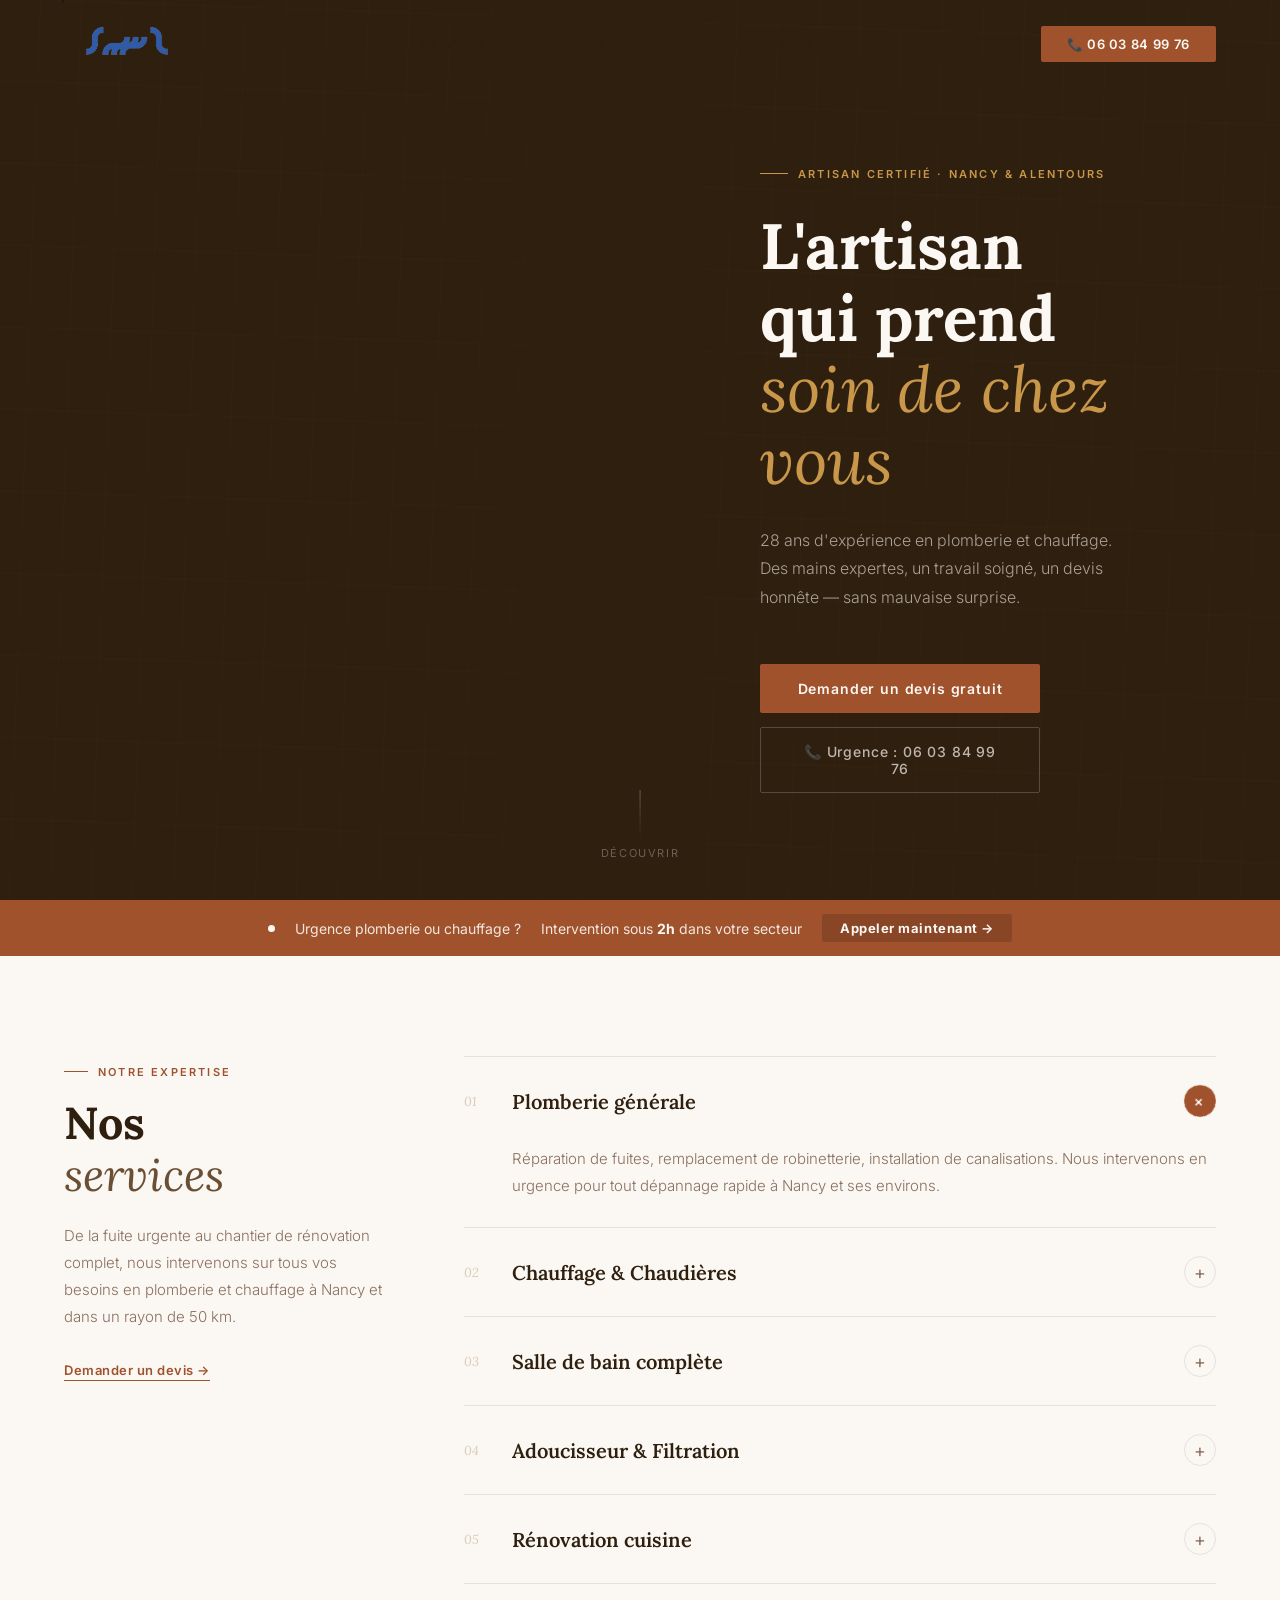
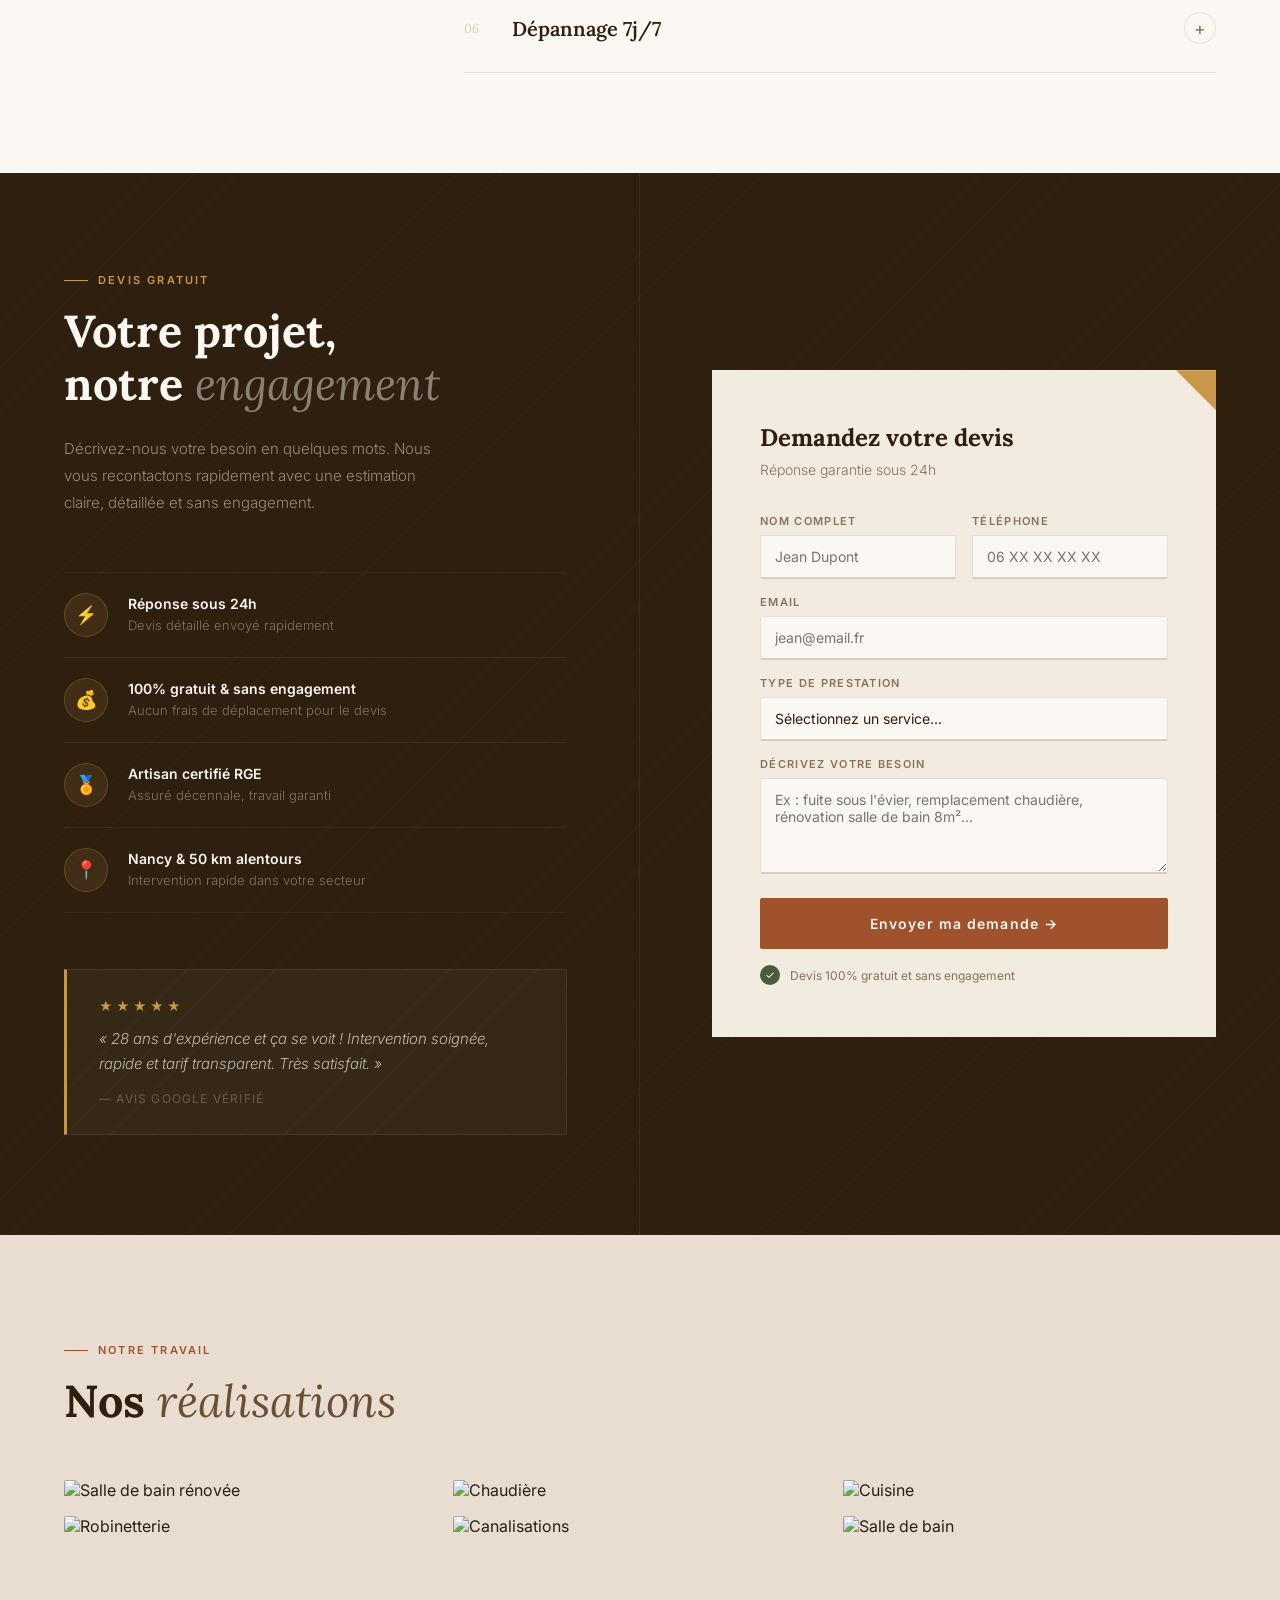
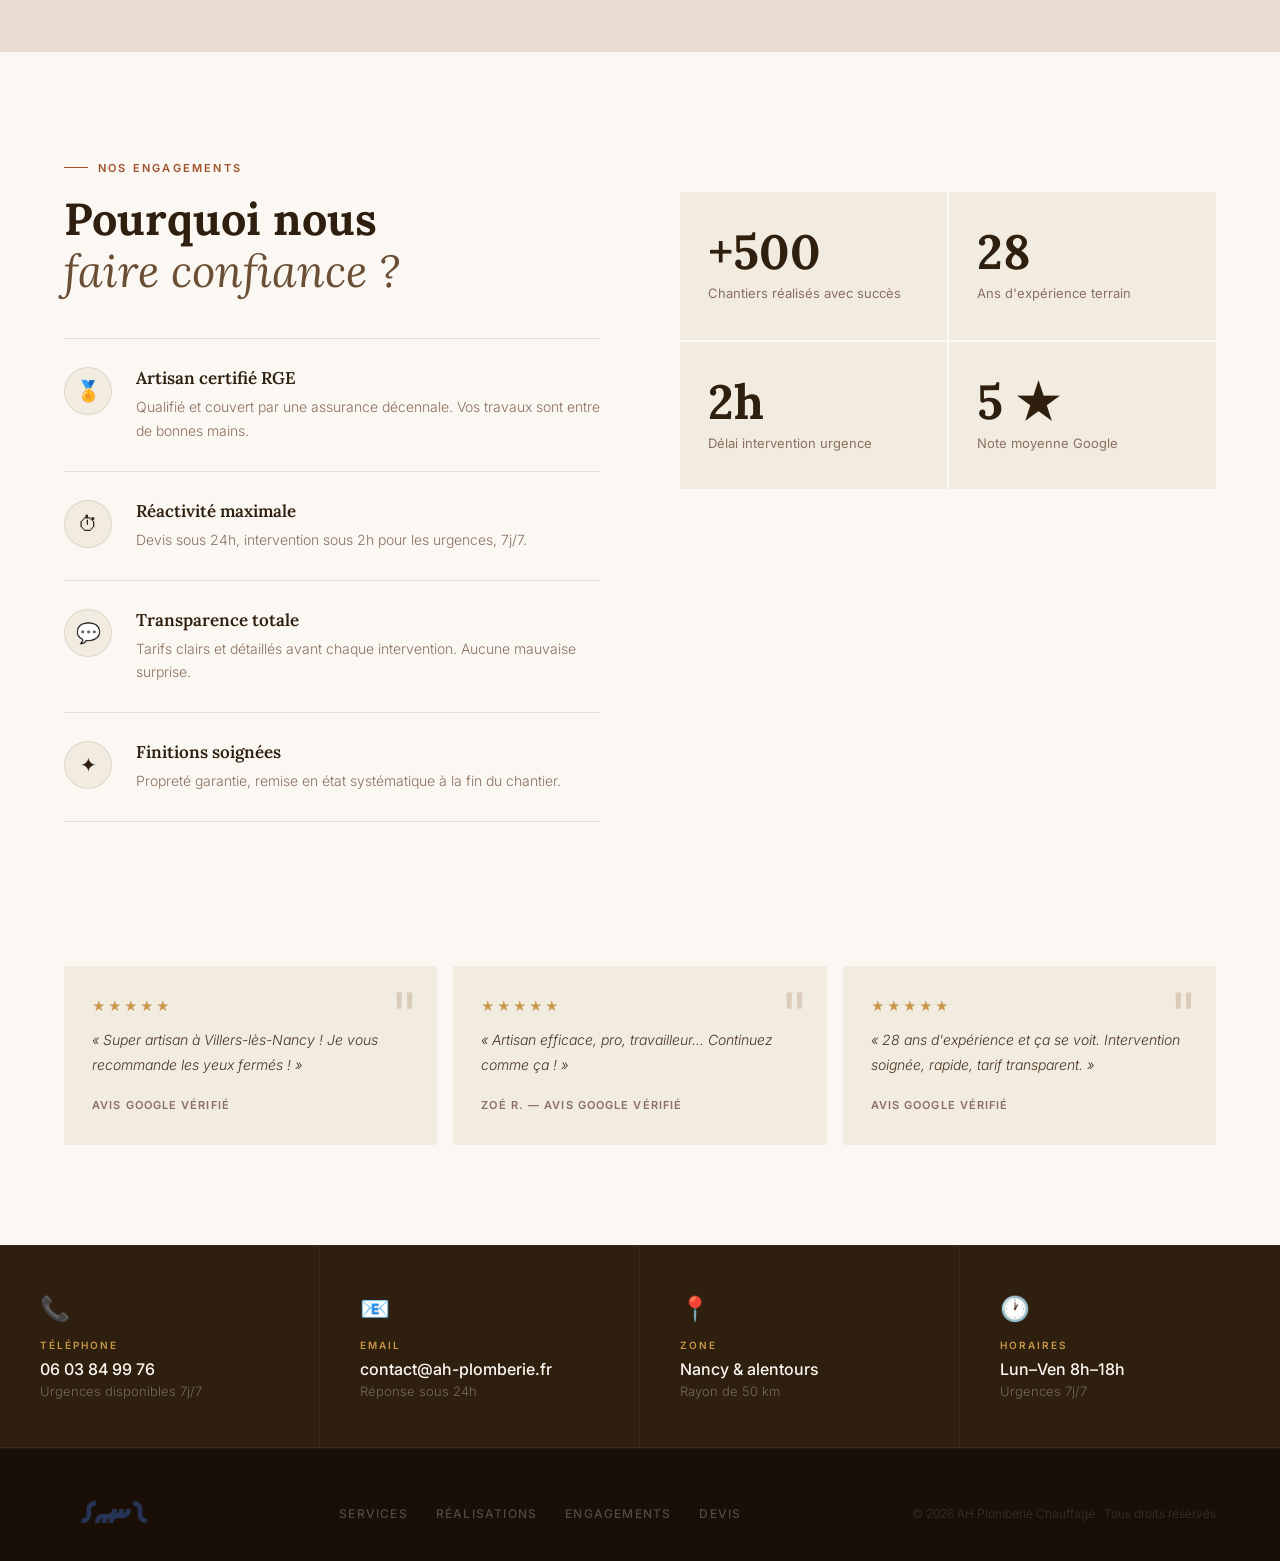
==== commit 59db415b: "Rename index 7.html to index.html" ====
--- a/index.html
+++ b/index.html
@@ -4,668 +4,973 @@
   <meta charset="UTF-8"/>
   <meta name="viewport" content="width=device-width, initial-scale=1.0"/>
   <title>AH Plomberie Chauffage — Nancy</title>
-  <link href="https://fonts.googleapis.com/css2?family=Playfair+Display:ital,wght@0,400;0,700;1,400&family=Barlow:wght@300;400;500;600&display=swap" rel="stylesheet"/>
+  <link href="https://fonts.googleapis.com/css2?family=Lora:ital,wght@0,400;0,600;0,700;1,400;1,600&family=Inter:wght@300;400;500;600&display=swap" rel="stylesheet"/>
   <style>
     :root {
-      --cream: #F5F0E8;
-      --cream-2: #EDE6D6;
-      --ink: #1A1510;
-      --ink-2: #3D3428;
-      --rust: #B8441A;
-      --rust-2: #8C3213;
-      --gold: #C9963A;
-      --white: #FFFDF8;
-      --muted: #7A6E5E;
-      --border: rgba(26,21,16,0.12);
-    }
-
+      --sand:    #F2EBE0;
+      --sand2:   #E8DDD0;
+      --sand3:   #D9CCBA;
+      --bark:    #2E1F0E;
+      --bark2:   #4A3420;
+      --bark3:   #6B4F35;
+      --clay:    #A0522D;
+      --clay2:   #7A3E20;
+      --moss:    #4A5C3A;
+      --warm:    #C8974A;
+      --muted:   #8A7060;
+      --white:   #FBF7F2;
+      --border:  rgba(46,31,14,0.1);
+    }
     *, *::before, *::after { margin:0; padding:0; box-sizing:border-box; }
-    html { scroll-behavior: smooth; }
-
+    html { scroll-behavior:smooth; font-size:16px; }
     body {
-      font-family: 'Barlow', sans-serif;
-      background: var(--cream);
-      color: var(--ink);
+      font-family: 'Inter', sans-serif;
+      background: var(--sand);
+      color: var(--bark);
       overflow-x: hidden;
     }
 
-    /* ---- HEADER ---- */
+    /* ===================== TEXTURE OVERLAYS ===================== */
+    .texture {
+      position: relative;
+    }
+    .texture::before {
+      content: '';
+      position: absolute;
+      inset: 0;
+      background-image: url("data:image/svg+xml,%3Csvg xmlns='http://www.w3.org/2000/svg' width='300' height='300'%3E%3Cfilter id='noise'%3E%3CfeTurbulence type='fractalNoise' baseFrequency='0.9' numOctaves='4' stitchTiles='stitch'/%3E%3CfeColorMatrix type='saturate' values='0'/%3E%3C/filter%3E%3Crect width='300' height='300' filter='url(%23noise)' opacity='0.04'/%3E%3C/svg%3E");
+      pointer-events: none;
+      z-index: 1;
+    }
+
+    /* ===================== HEADER ===================== */
     #header {
       position: fixed;
       top: 0; left: 0; right: 0;
-      z-index: 100;
+      z-index: 200;
       display: flex;
       align-items: center;
       justify-content: space-between;
-      padding: 20px 60px;
-      transition: all 0.4s ease;
+      padding: 22px 64px;
+      transition: all 0.5s ease;
     }
     #header.scrolled {
-      background: rgba(245,240,232,0.97);
-      backdrop-filter: blur(8px);
+      background: rgba(242,235,224,0.95);
+      backdrop-filter: blur(12px);
       border-bottom: 1px solid var(--border);
-      padding: 14px 60px;
-    }
-    .logo-img { height: 42px; width: auto; }
-    nav { display: flex; gap: 40px; }
+      padding: 14px 64px;
+      box-shadow: 0 2px 20px rgba(46,31,14,0.06);
+    }
+    .logo img { height: 40px; width: auto; }
+    nav { display: flex; align-items: center; gap: 36px; }
     nav a {
-      font-family: 'Barlow', sans-serif;
       font-size: 13px;
       font-weight: 500;
-      letter-spacing: 2px;
-      text-transform: uppercase;
-      color: var(--ink);
+      letter-spacing: 0.08em;
+      color: var(--bark);
       text-decoration: none;
       transition: color 0.2s;
-    }
-    nav a:hover { color: var(--rust); }
-    .nav-cta {
-      font-family: 'Barlow', sans-serif;
+      position: relative;
+    }
+    nav a::after {
+      content: '';
+      position: absolute;
+      bottom: -3px; left: 0; right: 0;
+      height: 1px;
+      background: var(--clay);
+      transform: scaleX(0);
+      transform-origin: left;
+      transition: transform 0.3s ease;
+    }
+    nav a:hover { color: var(--clay); }
+    nav a:hover::after { transform: scaleX(1); }
+    .header-cta {
+      background: var(--clay);
+      color: var(--white);
+      text-decoration: none;
+      padding: 10px 26px;
       font-size: 13px;
       font-weight: 600;
-      letter-spacing: 1.5px;
-      text-transform: uppercase;
-      color: var(--white);
-      background: var(--ink);
-      padding: 10px 24px;
-      text-decoration: none;
-      transition: background 0.2s;
-    }
-    .nav-cta:hover { background: var(--rust); }
-    .burger { display:none; background:none; border:none; cursor:pointer; flex-direction:column; gap:5px; }
-    .burger span { display:block; width:26px; height:2px; background:var(--ink); transition:all 0.3s; }
+      border-radius: 2px;
+      letter-spacing: 0.05em;
+      transition: background 0.2s, transform 0.2s;
+      white-space: nowrap;
+    }
+    .header-cta:hover { background: var(--clay2); transform: translateY(-1px); }
+    .burger {
+      display: none;
+      flex-direction: column;
+      gap: 5px;
+      background: none;
+      border: none;
+      cursor: pointer;
+      padding: 4px;
+    }
+    .burger span { display:block; width:24px; height:2px; background:var(--bark); border-radius:2px; transition:all 0.3s; }
 
     /* Mobile nav */
     .mobile-nav {
       display: none;
       position: fixed;
-      top: 0; left: 0; right: 0; bottom: 0;
-      background: var(--ink);
-      z-index: 200;
+      inset: 0;
+      background: var(--bark);
+      z-index: 300;
       flex-direction: column;
       align-items: center;
       justify-content: center;
-      gap: 36px;
+      gap: 40px;
     }
     .mobile-nav.open { display: flex; }
     .mobile-nav a {
-      font-family: 'Playfair Display', serif;
-      font-size: 36px;
-      color: var(--cream);
+      font-family: 'Lora', serif;
+      font-size: 34px;
+      color: var(--sand);
       text-decoration: none;
-      transition: color 0.2s;
-    }
-    .mobile-nav a:hover { color: var(--rust); }
+    }
     .mobile-close {
       position: absolute;
       top: 28px; right: 40px;
       background: none; border: none;
-      color: var(--cream);
-      font-size: 32px;
+      font-size: 28px;
+      color: var(--sand);
       cursor: pointer;
     }
 
-    /* ---- HERO ---- */
+    /* ===================== HERO ===================== */
     .hero {
       min-height: 100vh;
       display: grid;
-      grid-template-columns: 1fr 1fr;
-      background: var(--ink);
+      grid-template-columns: 55% 45%;
+      background: var(--bark);
+      position: relative;
       overflow: hidden;
     }
-    .hero-left {
-      display: flex;
-      flex-direction: column;
-      justify-content: flex-end;
-      padding: 120px 60px 80px;
-      position: relative;
-    }
-    .hero-left::after {
+    /* Grain de bois SVG */
+    .hero::before {
       content: '';
       position: absolute;
-      top: 0; left: 0; right: 0; bottom: 0;
-      background: url('https://images.unsplash.com/photo-1504328345606-18bbc8c9d7d1?w=1000&q=80') center/cover no-repeat;
-      opacity: 0.25;
-    }
-    .hero-left > * { position: relative; z-index: 1; }
-    .hero-eyebrow {
+      inset: 0;
+      background-image:
+        repeating-linear-gradient(
+          92deg,
+          transparent,
+          transparent 40px,
+          rgba(255,255,255,0.012) 40px,
+          rgba(255,255,255,0.012) 41px
+        ),
+        repeating-linear-gradient(
+          2deg,
+          transparent,
+          transparent 80px,
+          rgba(255,255,255,0.008) 80px,
+          rgba(255,255,255,0.008) 82px
+        );
+      pointer-events: none;
+    }
+    .hero-photo {
+      position: relative;
+      overflow: hidden;
+    }
+    .hero-photo img {
+      position: absolute;
+      inset: 0;
+      width: 100%; height: 100%;
+      object-fit: cover;
+      filter: sepia(20%) saturate(0.8) brightness(0.6);
+      transform: scale(1.04);
+      transition: transform 8s ease;
+    }
+    .hero-photo img.loaded { transform: scale(1); }
+    /* Vignette sur la photo */
+    .hero-photo::after {
+      content: '';
+      position: absolute;
+      inset: 0;
+      background: linear-gradient(to right, transparent 60%, var(--bark) 100%);
+    }
+    .hero-text {
+      position: relative;
+      z-index: 2;
+      display: flex;
+      flex-direction: column;
+      justify-content: center;
+      padding: 140px 72px 80px 56px;
+    }
+    .hero-label {
+      display: inline-flex;
+      align-items: center;
+      gap: 10px;
       font-size: 11px;
       font-weight: 600;
-      letter-spacing: 3px;
+      letter-spacing: 0.2em;
       text-transform: uppercase;
-      color: var(--gold);
+      color: var(--warm);
+      margin-bottom: 30px;
+    }
+    .hero-label::before {
+      content: '';
+      width: 28px; height: 1px;
+      background: var(--warm);
+    }
+    .hero h1 {
+      font-family: 'Lora', serif;
+      font-size: clamp(44px, 5vw, 68px);
+      font-weight: 700;
+      line-height: 1.12;
+      color: var(--white);
       margin-bottom: 28px;
-      border-left: 2px solid var(--gold);
-      padding-left: 14px;
-    }
-    .hero h1 {
-      font-family: 'Playfair Display', serif;
-      font-size: clamp(52px, 6vw, 80px);
-      font-weight: 700;
-      line-height: 1.05;
-      color: var(--white);
-      margin-bottom: 32px;
-    }
-    .hero h1 em {
+    }
+    .hero h1 .line-accent {
+      color: var(--warm);
       font-style: italic;
-      color: var(--gold);
-    }
-    .hero-sub {
+      font-weight: 400;
+    }
+    .hero-desc {
       font-size: 16px;
       font-weight: 300;
-      color: rgba(255,253,248,0.6);
-      line-height: 1.7;
-      max-width: 400px;
-      margin-bottom: 48px;
-    }
-    .hero-btns { display: flex; gap: 16px; flex-wrap: wrap; }
-    .btn-primary {
-      background: var(--rust);
+      line-height: 1.8;
+      color: rgba(251,247,242,0.6);
+      max-width: 380px;
+      margin-bottom: 52px;
+    }
+    .hero-actions {
+      display: flex;
+      flex-direction: column;
+      gap: 14px;
+      max-width: 280px;
+    }
+    .btn-wood {
+      background: var(--clay);
       color: var(--white);
-      padding: 15px 36px;
+      padding: 16px 32px;
+      font-size: 14px;
+      font-weight: 600;
+      letter-spacing: 0.06em;
+      text-decoration: none;
+      text-align: center;
+      border-radius: 2px;
+      transition: background 0.25s, transform 0.2s;
+      border: none;
+      cursor: pointer;
+    }
+    .btn-wood:hover { background: var(--clay2); transform: translateY(-2px); }
+    .btn-outline-w {
+      color: rgba(251,247,242,0.7);
+      padding: 15px 32px;
+      font-size: 14px;
+      font-weight: 500;
+      letter-spacing: 0.06em;
+      text-decoration: none;
+      text-align: center;
+      border-radius: 2px;
+      border: 1px solid rgba(251,247,242,0.2);
+      transition: border-color 0.2s, color 0.2s;
+    }
+    .btn-outline-w:hover { border-color: rgba(251,247,242,0.6); color: var(--white); }
+    .hero-scroll {
+      position: absolute;
+      bottom: 40px; left: 50%;
+      transform: translateX(-50%);
+      display: flex;
+      flex-direction: column;
+      align-items: center;
+      gap: 8px;
+      color: rgba(251,247,242,0.3);
+      font-size: 11px;
+      letter-spacing: 0.15em;
+      text-transform: uppercase;
+    }
+    .scroll-line {
+      width: 1px; height: 48px;
+      background: linear-gradient(to bottom, rgba(251,247,242,0.3), transparent);
+      animation: scrollDown 2s infinite;
+    }
+    @keyframes scrollDown {
+      0%   { transform: scaleY(0); transform-origin: top; }
+      50%  { transform: scaleY(1); transform-origin: top; }
+      51%  { transform: scaleY(1); transform-origin: bottom; }
+      100% { transform: scaleY(0); transform-origin: bottom; }
+    }
+
+    /* ===================== BANDEAU URGENCE ===================== */
+    .urgence {
+      background: var(--clay);
+      display: flex;
+      align-items: center;
+      justify-content: center;
+      gap: 20px;
+      padding: 14px 40px;
+      flex-wrap: wrap;
+    }
+    .urgence-dot {
+      width: 7px; height: 7px;
+      background: var(--white);
+      border-radius: 50%;
+      animation: pulse 1.8s infinite;
+      flex-shrink: 0;
+    }
+    @keyframes pulse {
+      0%, 100% { opacity: 1; transform: scale(1); }
+      50%       { opacity: 0.5; transform: scale(0.7); }
+    }
+    .urgence span {
+      font-size: 14px;
+      font-weight: 400;
+      color: rgba(251,247,242,0.9);
+    }
+    .urgence strong { font-weight: 700; color: var(--white); }
+    .urgence a {
+      font-size: 13px;
+      font-weight: 700;
+      color: var(--white);
+      text-decoration: none;
+      background: rgba(0,0,0,0.15);
+      padding: 6px 18px;
+      border-radius: 2px;
+      letter-spacing: 0.04em;
+      transition: background 0.2s;
+    }
+    .urgence a:hover { background: rgba(0,0,0,0.3); }
+
+    /* ===================== SECTIONS COMMUNES ===================== */
+    .section-wrap { padding: 100px 64px; }
+    .tag-line {
+      display: inline-flex;
+      align-items: center;
+      gap: 10px;
+      font-size: 11px;
+      font-weight: 600;
+      letter-spacing: 0.2em;
+      text-transform: uppercase;
+      color: var(--clay);
+      margin-bottom: 18px;
+    }
+    .tag-line::before { content:''; width:24px; height:1px; background:var(--clay); }
+    h2.lora {
+      font-family: 'Lora', serif;
+      font-size: clamp(34px, 3.5vw, 50px);
+      font-weight: 700;
+      line-height: 1.18;
+      color: var(--bark);
+    }
+    h2.lora em {
+      font-style: italic;
+      font-weight: 400;
+      color: var(--bark3);
+    }
+
+    /* ===================== SERVICES ===================== */
+    #services { background: var(--white); }
+    .services-layout {
+      display: grid;
+      grid-template-columns: 320px 1fr;
+      gap: 80px;
+      align-items: start;
+    }
+    .services-sticky {
+      position: sticky;
+      top: 100px;
+    }
+    .services-sticky p {
+      margin-top: 20px;
+      font-size: 15px;
+      font-weight: 300;
+      line-height: 1.8;
+      color: var(--muted);
+    }
+    .services-sticky .cta-small {
+      display: inline-block;
+      margin-top: 32px;
       font-size: 13px;
       font-weight: 600;
-      letter-spacing: 1.5px;
-      text-transform: uppercase;
+      color: var(--clay);
       text-decoration: none;
-      transition: background 0.2s;
-    }
-    .btn-primary:hover { background: var(--rust-2); }
-    .btn-ghost {
-      background: transparent;
-      color: var(--white);
-      padding: 14px 36px;
+      letter-spacing: 0.04em;
+      border-bottom: 1px solid var(--clay);
+      padding-bottom: 2px;
+    }
+    .services-accordion { display:flex; flex-direction:column; }
+    .acc-item {
+      border-top: 1px solid var(--border);
+      overflow: hidden;
+    }
+    .acc-item:last-child { border-bottom: 1px solid var(--border); }
+    .acc-header {
+      display: flex;
+      align-items: center;
+      justify-content: space-between;
+      padding: 28px 0;
+      cursor: pointer;
+      user-select: none;
+      gap: 20px;
+    }
+    .acc-header:hover .acc-title { color: var(--clay); }
+    .acc-num {
+      font-family: 'Lora', serif;
       font-size: 13px;
-      font-weight: 500;
-      letter-spacing: 1.5px;
-      text-transform: uppercase;
-      text-decoration: none;
-      border: 1px solid rgba(255,253,248,0.3);
-      transition: border-color 0.2s, color 0.2s;
-    }
-    .btn-ghost:hover { border-color: var(--white); }
-    .hero-right {
-      background: var(--cream-2);
+      font-style: italic;
+      color: var(--sand3);
+      min-width: 28px;
+    }
+    .acc-title {
+      font-family: 'Lora', serif;
+      font-size: 20px;
+      font-weight: 600;
+      color: var(--bark);
+      flex: 1;
+      transition: color 0.2s;
+    }
+    .acc-icon {
+      width: 32px; height: 32px;
+      border: 1px solid var(--border);
+      border-radius: 50%;
+      display: flex;
+      align-items: center;
+      justify-content: center;
+      font-size: 18px;
+      color: var(--muted);
+      flex-shrink: 0;
+      transition: transform 0.3s, background 0.2s;
+    }
+    .acc-item.open .acc-icon { transform: rotate(45deg); background: var(--clay); color: white; border-color: var(--clay); }
+    .acc-body {
+      max-height: 0;
+      overflow: hidden;
+      transition: max-height 0.4s ease;
+    }
+    .acc-body-inner {
+      padding: 0 0 28px 48px;
+      font-size: 15px;
+      font-weight: 300;
+      line-height: 1.8;
+      color: var(--muted);
+    }
+
+    /* ===================== DEVIS (HERO SECTION) ===================== */
+    #devis {
+      background: var(--bark);
+      position: relative;
+      overflow: hidden;
+    }
+    /* Motif bois diagonal */
+    #devis::before {
+      content: '';
+      position: absolute;
+      inset: 0;
+      background-image:
+        repeating-linear-gradient(
+          -45deg,
+          transparent,
+          transparent 30px,
+          rgba(255,255,255,0.015) 30px,
+          rgba(255,255,255,0.015) 31px
+        );
+      pointer-events: none;
+    }
+    .devis-wrap {
+      position: relative;
+      z-index: 2;
+      display: grid;
+      grid-template-columns: 1fr 1fr;
+      gap: 0;
+      min-height: 100vh;
+    }
+    .devis-left {
+      padding: 100px 72px 100px 64px;
       display: flex;
       flex-direction: column;
       justify-content: center;
-      padding: 120px 60px;
-      gap: 50px;
-    }
-    .stat-block {
-      border-left: 2px solid var(--rust);
-      padding-left: 24px;
-    }
-    .stat-num {
-      font-family: 'Playfair Display', serif;
-      font-size: 56px;
+      border-right: 1px solid rgba(255,255,255,0.06);
+    }
+    .devis-left .tag-line { color: var(--warm); }
+    .devis-left .tag-line::before { background: var(--warm); }
+    .devis-left h2.lora { color: var(--white); }
+    .devis-left h2.lora em { color: rgba(251,247,242,0.45); }
+    .devis-left p {
+      margin-top: 24px;
+      font-size: 15px;
+      font-weight: 300;
+      line-height: 1.8;
+      color: rgba(251,247,242,0.5);
+      max-width: 380px;
+    }
+    /* Promesses visuelles */
+    .promises {
+      margin-top: 56px;
+      display: flex;
+      flex-direction: column;
+      gap: 0;
+    }
+    .promise {
+      display: flex;
+      align-items: center;
+      gap: 20px;
+      padding: 20px 0;
+      border-bottom: 1px solid rgba(255,255,255,0.06);
+    }
+    .promise:first-child { border-top: 1px solid rgba(255,255,255,0.06); }
+    .promise-icon {
+      width: 44px; height: 44px;
+      background: rgba(200,151,74,0.12);
+      border: 1px solid rgba(200,151,74,0.25);
+      border-radius: 50%;
+      display: flex; align-items: center; justify-content: center;
+      font-size: 18px;
+      flex-shrink: 0;
+    }
+    .promise-text strong {
+      display: block;
+      font-size: 14px;
+      font-weight: 600;
+      color: var(--white);
+      margin-bottom: 2px;
+    }
+    .promise-text span {
+      font-size: 13px;
+      font-weight: 300;
+      color: rgba(251,247,242,0.4);
+    }
+    /* Témoignage intégré */
+    .testi-box {
+      margin-top: 56px;
+      background: rgba(255,255,255,0.04);
+      border: 1px solid rgba(255,255,255,0.07);
+      border-left: 3px solid var(--warm);
+      padding: 28px 32px;
+    }
+    .testi-stars { color: var(--warm); font-size: 13px; letter-spacing: 3px; margin-bottom: 12px; }
+    .testi-box p {
+      font-size: 15px;
+      font-style: italic;
+      color: rgba(251,247,242,0.7) !important;
+      line-height: 1.7 !important;
+      margin-top: 0 !important;
+      max-width: 100% !important;
+    }
+    .testi-cite {
+      margin-top: 14px;
+      font-size: 12px;
+      letter-spacing: 0.1em;
+      text-transform: uppercase;
+      color: rgba(251,247,242,0.25);
+    }
+
+    /* FORMULAIRE */
+    .devis-right {
+      padding: 100px 64px 100px 72px;
+      display: flex;
+      flex-direction: column;
+      justify-content: center;
+    }
+    .form-card {
+      background: var(--sand);
+      padding: 52px 48px;
+      position: relative;
+    }
+    /* Coin décoratif */
+    .form-card::before {
+      content: '';
+      position: absolute;
+      top: 0; right: 0;
+      width: 40px; height: 40px;
+      background: var(--warm);
+      clip-path: polygon(100% 0, 0 0, 100% 100%);
+    }
+    .form-heading {
+      font-family: 'Lora', serif;
+      font-size: 24px;
       font-weight: 700;
-      color: var(--ink);
-      line-height: 1;
-    }
-    .stat-label {
+      color: var(--bark);
+      margin-bottom: 8px;
+    }
+    .form-sub {
+      font-size: 14px;
+      font-weight: 300;
+      color: var(--muted);
+      margin-bottom: 36px;
+    }
+    /* Étapes visuelles */
+    .form-steps {
+      display: flex;
+      gap: 0;
+      margin-bottom: 36px;
+      border-radius: 2px;
+      overflow: hidden;
+    }
+    .form-step {
+      flex: 1;
+      padding: 8px 4px;
+      background: var(--sand2);
+      text-align: center;
+      font-size: 11px;
+      font-weight: 600;
+      letter-spacing: 0.1em;
+      text-transform: uppercase;
+      color: var(--muted);
+      transition: background 0.3s, color 0.3s;
+    }
+    .form-step.active { background: var(--clay); color: white; }
+    .form-step-dot {
+      display: block;
+      width: 6px; height: 6px;
+      border-radius: 50%;
+      background: currentColor;
+      margin: 0 auto 4px;
+      opacity: 0.5;
+    }
+    .form-step.active .form-step-dot { opacity: 1; }
+    .f-row { display: grid; grid-template-columns: 1fr 1fr; gap: 16px; }
+    .f-group {
+      display: flex;
+      flex-direction: column;
+      gap: 7px;
+      margin-bottom: 16px;
+    }
+    .f-group label {
+      font-size: 11px;
+      font-weight: 600;
+      letter-spacing: 0.12em;
+      text-transform: uppercase;
+      color: var(--muted);
+    }
+    .f-group input,
+    .f-group select,
+    .f-group textarea {
+      font-family: 'Inter', sans-serif;
+      font-size: 14px;
+      font-weight: 400;
+      color: var(--bark);
+      background: var(--white);
+      border: 1px solid var(--border);
+      border-bottom: 2px solid var(--sand3);
+      padding: 12px 14px;
+      outline: none;
+      border-radius: 2px;
+      transition: border-color 0.2s, background 0.2s;
+      width: 100%;
+      -webkit-appearance: none;
+    }
+    .f-group input:focus,
+    .f-group select:focus,
+    .f-group textarea:focus {
+      border-color: var(--border);
+      border-bottom-color: var(--clay);
+      background: var(--white);
+    }
+    .f-group textarea { resize: vertical; min-height: 96px; }
+    .submit-btn {
+      width: 100%;
+      background: var(--clay);
+      color: var(--white);
+      border: none;
+      padding: 17px;
+      font-family: 'Inter', sans-serif;
+      font-size: 14px;
+      font-weight: 600;
+      letter-spacing: 0.08em;
+      border-radius: 2px;
+      cursor: pointer;
+      transition: background 0.2s, transform 0.15s;
+      margin-top: 8px;
+    }
+    .submit-btn:hover { background: var(--clay2); transform: translateY(-2px); }
+    .form-guarantee {
+      display: flex;
+      align-items: center;
+      gap: 10px;
+      margin-top: 16px;
+      font-size: 12px;
+      font-weight: 400;
+      color: var(--muted);
+    }
+    .form-guarantee::before {
+      content: '✓';
+      width: 20px; height: 20px;
+      background: var(--moss);
+      color: white;
+      border-radius: 50%;
+      display: flex; align-items: center; justify-content: center;
+      font-size: 11px;
+      flex-shrink: 0;
+    }
+
+    /* ===================== RÉALISATIONS ===================== */
+    #realisations {
+      background: var(--sand2);
+    }
+    .real-header {
+      display: flex;
+      align-items: flex-end;
+      justify-content: space-between;
+      margin-bottom: 52px;
+      flex-wrap: wrap;
+      gap: 24px;
+    }
+    .masonry {
+      columns: 3;
+      column-gap: 16px;
+    }
+    .masonry-item {
+      break-inside: avoid;
+      margin-bottom: 16px;
+      position: relative;
+      overflow: hidden;
+      border-radius: 2px;
+    }
+    .masonry-item img {
+      width: 100%;
+      display: block;
+      filter: sepia(10%) saturate(0.9);
+      transition: transform 0.5s ease, filter 0.4s ease;
+    }
+    .masonry-item:hover img {
+      transform: scale(1.04);
+      filter: sepia(0%) saturate(1);
+    }
+    .masonry-caption {
+      position: absolute;
+      bottom: 0; left: 0; right: 0;
+      padding: 12px 16px 10px;
+      background: linear-gradient(transparent, rgba(46,31,14,0.75));
+      color: white;
       font-size: 12px;
       font-weight: 500;
-      letter-spacing: 2px;
-      text-transform: uppercase;
-      color: var(--muted);
-      margin-top: 6px;
-    }
-
-    /* ---- URGENCE ---- */
-    .urgence-bar {
-      background: var(--rust);
-      color: var(--white);
-      display: flex;
-      align-items: center;
-      justify-content: center;
-      gap: 24px;
-      padding: 16px 40px;
-      font-size: 14px;
-      font-weight: 500;
-      letter-spacing: 0.5px;
-      flex-wrap: wrap;
-      text-align: center;
-    }
-    .urgence-bar strong { font-weight: 700; }
-    .urgence-bar a {
-      color: var(--white);
-      font-weight: 700;
-      font-size: 13px;
-      letter-spacing: 1.5px;
-      text-transform: uppercase;
-      text-decoration: none;
-      border-bottom: 1px solid rgba(255,255,255,0.5);
-      padding-bottom: 2px;
-      transition: border-color 0.2s;
-    }
-    .urgence-bar a:hover { border-color: white; }
-
-    /* ---- SECTION COMMUN ---- */
-    section { padding: 110px 60px; }
-    .section-tag {
-      font-size: 11px;
-      font-weight: 600;
-      letter-spacing: 3px;
-      text-transform: uppercase;
-      color: var(--rust);
-      margin-bottom: 16px;
-      display: flex;
-      align-items: center;
-      gap: 12px;
-    }
-    .section-tag::after {
-      content: '';
-      flex: 1;
-      max-width: 60px;
-      height: 1px;
-      background: var(--rust);
-      opacity: 0.4;
-    }
-    h2.serif {
-      font-family: 'Playfair Display', serif;
-      font-size: clamp(36px, 4vw, 54px);
-      font-weight: 400;
-      line-height: 1.15;
-      color: var(--ink);
-    }
-    h2.serif em {
-      font-style: italic;
-      color: var(--muted);
-    }
-
-    /* ---- SERVICES ---- */
-    #services { background: var(--white); }
-    .services-intro {
+      letter-spacing: 0.04em;
+      opacity: 0;
+      transform: translateY(6px);
+      transition: opacity 0.3s, transform 0.3s;
+    }
+    .masonry-item:hover .masonry-caption { opacity: 1; transform: translateY(0); }
+
+    /* ===================== POURQUOI ===================== */
+    #pourquoi { background: var(--white); }
+    .why-split {
       display: grid;
-      grid-template-columns: 1fr 1.5fr;
+      grid-template-columns: 1fr 1fr;
       gap: 80px;
       align-items: start;
-      margin-bottom: 80px;
-    }
-    .services-intro p {
-      font-size: 16px;
-      font-weight: 300;
-      color: var(--muted);
-      line-height: 1.8;
-      margin-top: 24px;
-    }
-    .services-list {
-      display: grid;
-      grid-template-columns: 1fr 1fr 1fr;
-      border-top: 1px solid var(--border);
-    }
-    .service-item {
-      padding: 40px 32px;
-      border-right: 1px solid var(--border);
+    }
+    .why-list {
+      display: flex;
+      flex-direction: column;
+      gap: 0;
+      margin-top: 40px;
+    }
+    .why-item {
+      display: flex;
+      gap: 24px;
+      padding: 28px 0;
       border-bottom: 1px solid var(--border);
-      transition: background 0.3s;
-      cursor: default;
-    }
-    .service-item:nth-child(3n) { border-right: none; }
-    .service-item:hover { background: var(--cream); }
-    .service-num {
-      font-family: 'Playfair Display', serif;
-      font-size: 40px;
-      font-weight: 700;
-      color: var(--cream-2);
-      margin-bottom: 16px;
-      line-height: 1;
-    }
-    .service-item h3 {
-      font-family: 'Playfair Display', serif;
-      font-size: 19px;
-      font-weight: 400;
-      color: var(--ink);
-      margin-bottom: 12px;
-    }
-    .service-item p {
+    }
+    .why-item:first-child { border-top: 1px solid var(--border); }
+    .why-badge {
+      width: 48px; height: 48px;
+      background: var(--sand);
+      border: 1px solid var(--border);
+      border-radius: 50%;
+      display: flex; align-items: center; justify-content: center;
+      font-size: 20px;
+      flex-shrink: 0;
+    }
+    .why-item h3 {
+      font-family: 'Lora', serif;
+      font-size: 17px;
+      font-weight: 600;
+      color: var(--bark);
+      margin-bottom: 6px;
+    }
+    .why-item p {
       font-size: 14px;
       font-weight: 300;
       color: var(--muted);
       line-height: 1.7;
     }
-    .service-tag {
-      display: inline-block;
-      margin-top: 16px;
+    /* Stats visuelles */
+    .why-stats {
+      display: grid;
+      grid-template-columns: 1fr 1fr;
+      gap: 2px;
+      margin-top: 40px;
+    }
+    .stat-tile {
+      background: var(--sand);
+      padding: 36px 28px;
+      position: relative;
+      overflow: hidden;
+    }
+    .stat-tile::after {
+      content: '';
+      position: absolute;
+      bottom: 0; left: 0;
+      width: 100%; height: 3px;
+      background: var(--clay);
+      transform: scaleX(0);
+      transform-origin: left;
+      transition: transform 0.4s ease;
+    }
+    .stat-tile:hover::after { transform: scaleX(1); }
+    .stat-big {
+      font-family: 'Lora', serif;
+      font-size: 48px;
+      font-weight: 700;
+      color: var(--bark);
+      line-height: 1;
+    }
+    .stat-desc {
+      font-size: 13px;
+      font-weight: 400;
+      color: var(--muted);
+      margin-top: 8px;
+      line-height: 1.5;
+    }
+    /* Avis */
+    .reviews-grid {
+      grid-column: 1 / -1;
+      display: grid;
+      grid-template-columns: repeat(3, 1fr);
+      gap: 16px;
+      margin-top: 64px;
+    }
+    .review-card {
+      background: var(--sand);
+      padding: 32px 28px;
+      border-radius: 2px;
+      position: relative;
+    }
+    .review-card::before {
+      content: '"';
+      position: absolute;
+      top: 16px; right: 20px;
+      font-family: 'Lora', serif;
+      font-size: 72px;
+      color: var(--sand3);
+      line-height: 1;
+    }
+    .r-stars { color: var(--warm); font-size: 13px; letter-spacing: 2px; margin-bottom: 14px; }
+    .review-card p {
+      font-size: 14px;
+      font-weight: 300;
+      font-style: italic;
+      color: var(--bark2);
+      line-height: 1.75;
+      margin-bottom: 16px;
+    }
+    .review-card cite {
       font-size: 11px;
+      font-style: normal;
       font-weight: 600;
-      letter-spacing: 2px;
+      letter-spacing: 0.1em;
       text-transform: uppercase;
-      color: var(--rust);
-    }
-    .service-item.highlight {
-      background: var(--ink);
-    }
-    .service-item.highlight .service-num { color: rgba(255,255,255,0.1); }
-    .service-item.highlight h3 { color: var(--white); }
-    .service-item.highlight p { color: rgba(255,253,248,0.5); }
-    .service-item.highlight .service-tag { color: var(--gold); }
-
-    /* ---- RÉALISATIONS ---- */
-    #realisations { background: var(--cream); padding-top: 110px; padding-bottom: 0; }
-    .real-header {
-      display: flex;
-      align-items: flex-end;
+      color: var(--muted);
+    }
+
+    /* ===================== CONTACT INFO ===================== */
+    #contact-info { background: var(--bark); }
+    .contact-strip {
+      display: grid;
+      grid-template-columns: repeat(4, 1fr);
+      gap: 0;
+      border-top: 1px solid rgba(255,255,255,0.06);
+      border-bottom: 1px solid rgba(255,255,255,0.06);
+    }
+    .contact-block {
+      padding: 48px 40px;
+      border-right: 1px solid rgba(255,255,255,0.06);
+    }
+    .contact-block:last-child { border-right: none; }
+    .cb-icon { font-size: 24px; margin-bottom: 16px; }
+    .cb-label {
+      font-size: 10px;
+      font-weight: 600;
+      letter-spacing: 0.2em;
+      text-transform: uppercase;
+      color: var(--warm);
+      margin-bottom: 8px;
+    }
+    .cb-value {
+      font-size: 16px;
+      font-weight: 500;
+      color: var(--white);
+      margin-bottom: 4px;
+    }
+    .cb-sub {
+      font-size: 13px;
+      font-weight: 300;
+      color: rgba(251,247,242,0.35);
+    }
+
+    /* ===================== FOOTER ===================== */
+    footer {
+      background: #1A0F06;
+      padding: 48px 64px 32px;
+      display: flex;
+      align-items: center;
       justify-content: space-between;
-      margin-bottom: 60px;
-    }
-    .real-grid {
-      display: grid;
-      grid-template-columns: 2fr 1fr 1fr;
-      grid-template-rows: 360px 280px;
-      gap: 3px;
-    }
-    .real-item {
-      overflow: hidden;
-      position: relative;
-    }
-    .real-item img {
-      width: 100%; height: 100%;
-      object-fit: cover;
-      display: block;
-      transition: transform 0.6s ease;
-      filter: saturate(0.85);
-    }
-    .real-item:hover img { transform: scale(1.05); filter: saturate(1); }
-    .real-item:first-child { grid-row: 1 / 3; }
-    .real-caption {
-      position: absolute;
-      bottom: 0; left: 0; right: 0;
-      padding: 16px 20px 14px;
-      background: linear-gradient(transparent, rgba(26,21,16,0.8));
-      color: white;
+      flex-wrap: wrap;
+      gap: 24px;
+      border-top: 1px solid rgba(255,255,255,0.04);
+    }
+    footer img { height: 32px; opacity: 0.5; }
+    .footer-nav { display: flex; gap: 28px; flex-wrap: wrap; }
+    .footer-nav a {
       font-size: 12px;
       font-weight: 500;
-      letter-spacing: 0.5px;
-      opacity: 0;
-      transition: opacity 0.3s;
-    }
-    .real-item:hover .real-caption { opacity: 1; }
-
-    /* ---- POURQUOI ---- */
-    #pourquoi { background: var(--ink); }
-    .pourquoi-grid {
-      display: grid;
-      grid-template-columns: 1fr 1fr;
-      gap: 0;
-      border: 1px solid rgba(255,255,255,0.08);
-      margin-top: 60px;
-    }
-    .why-item {
-      padding: 50px 48px;
-      border-right: 1px solid rgba(255,255,255,0.08);
-      border-bottom: 1px solid rgba(255,255,255,0.08);
-      transition: background 0.3s;
-    }
-    .why-item:nth-child(2n) { border-right: none; }
-    .why-item:nth-child(3), .why-item:nth-child(4) { border-bottom: none; }
-    .why-item:hover { background: rgba(255,255,255,0.03); }
-    .why-icon-box {
-      width: 48px; height: 48px;
-      border: 1px solid rgba(255,255,255,0.15);
-      display: flex; align-items: center; justify-content: center;
-      margin-bottom: 24px;
-      font-size: 20px;
-    }
-    .why-item h3 {
-      font-family: 'Playfair Display', serif;
-      font-size: 21px;
-      font-weight: 400;
-      color: var(--white);
-      margin-bottom: 14px;
-    }
-    .why-item p {
-      font-size: 14px;
-      font-weight: 300;
-      color: rgba(255,253,248,0.5);
-      line-height: 1.8;
-    }
-    #pourquoi .section-tag { color: var(--gold); }
-    #pourquoi .section-tag::after { background: var(--gold); }
-    #pourquoi h2.serif { color: var(--white); }
-    #pourquoi h2.serif em { color: rgba(255,253,248,0.4); }
-
-    /* AVIS */
-    .avis-section {
-      margin-top: 80px;
-      display: grid;
-      grid-template-columns: repeat(3, 1fr);
-      gap: 2px;
-    }
-    .avis {
-      background: rgba(255,255,255,0.04);
-      padding: 36px;
-      border: 1px solid rgba(255,255,255,0.06);
-    }
-    .stars { color: var(--gold); font-size: 14px; letter-spacing: 3px; margin-bottom: 16px; }
-    .avis p {
-      font-size: 15px;
-      font-style: italic;
-      font-weight: 300;
-      color: rgba(255,253,248,0.75);
-      line-height: 1.75;
-      margin-bottom: 16px;
-    }
-    .avis cite {
-      font-size: 12px;
-      font-weight: 500;
-      letter-spacing: 1px;
+      letter-spacing: 0.1em;
       text-transform: uppercase;
-      color: rgba(255,253,248,0.3);
-      font-style: normal;
-    }
-
-    /* ---- CONTACT ---- */
-    #contact { background: var(--cream-2); padding: 110px 60px; }
-    .contact-grid {
-      display: grid;
-      grid-template-columns: 1fr 1.4fr;
-      gap: 100px;
-      align-items: start;
-    }
-    .contact-left h2.serif { margin-bottom: 32px; }
-    .contact-left p {
-      font-size: 15px;
-      font-weight: 300;
-      color: var(--muted);
-      line-height: 1.8;
-      margin-bottom: 48px;
-    }
-    .contact-detail {
-      display: flex;
-      flex-direction: column;
-      gap: 24px;
-    }
-    .contact-detail-item {
-      display: flex;
-      gap: 20px;
-      padding-bottom: 24px;
-      border-bottom: 1px solid var(--border);
-    }
-    .contact-detail-item:last-child { border-bottom: none; }
-    .cd-label {
-      font-size: 11px;
-      font-weight: 600;
-      letter-spacing: 2px;
-      text-transform: uppercase;
-      color: var(--muted);
-      min-width: 100px;
-    }
-    .cd-value {
-      font-size: 15px;
-      font-weight: 400;
-      color: var(--ink);
-    }
-    .cd-value small {
-      display: block;
-      font-size: 13px;
-      font-weight: 300;
-      color: var(--muted);
-      margin-top: 2px;
-    }
-
-    /* FORM */
-    .contact-form {
-      background: var(--white);
-      padding: 50px 48px;
-    }
-    .form-title {
-      font-family: 'Playfair Display', serif;
-      font-size: 22px;
-      font-weight: 400;
-      color: var(--ink);
-      margin-bottom: 36px;
-    }
-    .field-row { display: grid; grid-template-columns: 1fr 1fr; gap: 20px; }
-    .field {
-      display: flex;
-      flex-direction: column;
-      gap: 8px;
-      margin-bottom: 20px;
-    }
-    .field label {
-      font-size: 11px;
-      font-weight: 600;
-      letter-spacing: 1.5px;
-      text-transform: uppercase;
-      color: var(--muted);
-    }
-    .field input, .field select, .field textarea {
-      font-family: 'Barlow', sans-serif;
-      font-size: 15px;
-      font-weight: 300;
-      color: var(--ink);
-      background: var(--cream);
-      border: 1px solid var(--border);
-      padding: 13px 16px;
-      outline: none;
-      transition: border-color 0.2s;
-      width: 100%;
-    }
-    .field input:focus, .field select:focus, .field textarea:focus {
-      border-color: var(--rust);
-    }
-    .field textarea { resize: vertical; min-height: 110px; }
-    .submit-btn {
-      width: 100%;
-      background: var(--ink);
-      color: var(--white);
-      border: none;
-      padding: 16px;
-      font-family: 'Barlow', sans-serif;
-      font-size: 13px;
-      font-weight: 600;
-      letter-spacing: 2px;
-      text-transform: uppercase;
-      cursor: pointer;
-      transition: background 0.2s;
-      margin-top: 8px;
-    }
-    .submit-btn:hover { background: var(--rust); }
-    .form-note {
-      text-align: center;
-      margin-top: 14px;
-      font-size: 12px;
-      font-weight: 300;
-      color: var(--muted);
-    }
-
-    /* ---- FOOTER ---- */
-    footer {
-      background: #0D0B08;
-      padding: 60px 60px 36px;
-      display: grid;
-      grid-template-columns: 1fr auto 1fr;
-      align-items: start;
-      gap: 60px;
-      border-top: 1px solid rgba(255,255,255,0.06);
-    }
-    .footer-logo img { height: 36px; filter: brightness(0) invert(1) opacity(0.6); }
-    .footer-links {
-      display: flex;
-      flex-direction: column;
-      align-items: center;
-      gap: 16px;
-    }
-    .footer-links a {
-      font-size: 12px;
-      font-weight: 500;
-      letter-spacing: 1.5px;
-      text-transform: uppercase;
-      color: rgba(255,253,248,0.35);
+      color: rgba(251,247,242,0.25);
       text-decoration: none;
       transition: color 0.2s;
     }
-    .footer-links a:hover { color: var(--gold); }
-    .footer-right {
-      text-align: right;
-    }
-    .footer-right p {
+    .footer-nav a:hover { color: var(--warm); }
+    footer p {
       font-size: 12px;
-      color: rgba(255,253,248,0.25);
+      color: rgba(251,247,242,0.15);
       font-weight: 300;
-      line-height: 1.8;
-    }
-    .footer-legal {
-      margin-top: 48px;
-      padding-top: 24px;
-      border-top: 1px solid rgba(255,255,255,0.06);
-      text-align: center;
-      font-size: 12px;
-      color: rgba(255,253,248,0.15);
-      font-weight: 300;
-      grid-column: 1 / -1;
-    }
-
-    /* ---- ANIMATIONS REVEAL ---- */
+    }
+
+    /* ===================== ANIMATIONS ===================== */
     .reveal {
       opacity: 0;
-      transform: translateY(24px);
-      transition: opacity 0.8s ease, transform 0.8s ease;
-    }
-    .reveal.visible { opacity: 1; transform: translateY(0); }
-
-    /* ---- RESPONSIVE ---- */
+      transform: translateY(30px);
+      transition: opacity 0.9s ease, transform 0.9s ease;
+    }
+    .reveal.visible { opacity: 1; transform: none; }
+
+    /* ===================== RESPONSIVE ===================== */
     @media (max-width: 1024px) {
-      section { padding: 80px 40px; }
-      #contact { padding: 80px 40px; }
+      .section-wrap { padding: 80px 40px; }
       .hero { grid-template-columns: 1fr; }
-      .hero-right { display: none; }
-      .hero-left { padding: 140px 40px 80px; min-height: 100vh; }
-      .services-intro { grid-template-columns: 1fr; gap: 24px; }
-      .services-list { grid-template-columns: 1fr 1fr; }
-      .service-item:nth-child(3n) { border-right: 1px solid var(--border); }
-      .service-item:nth-child(2n) { border-right: none; }
-      .real-grid { grid-template-columns: 1fr 1fr; grid-template-rows: 260px 260px 260px; }
-      .real-item:first-child { grid-row: 1 / 2; grid-column: 1 / 3; }
-      .contact-grid { grid-template-columns: 1fr; gap: 60px; }
-      footer { grid-template-columns: 1fr; text-align: center; }
-      .footer-right { text-align: center; }
-      .footer-links { flex-direction: row; justify-content: center; flex-wrap: wrap; }
+      .hero-photo { display: none; }
+      .hero-text { padding: 140px 40px 80px; min-height: 100vh; }
+      .services-layout { grid-template-columns: 1fr; }
+      .services-sticky { position: static; }
+      .devis-wrap { grid-template-columns: 1fr; }
+      .devis-left { border-right: none; border-bottom: 1px solid rgba(255,255,255,0.06); padding: 80px 40px 60px; }
+      .devis-right { padding: 60px 40px 80px; }
+      .why-split { grid-template-columns: 1fr; gap: 48px; }
+      .reviews-grid { grid-template-columns: 1fr; }
+      .contact-strip { grid-template-columns: 1fr 1fr; }
+      .contact-block:nth-child(2) { border-right: none; }
+      .contact-block:nth-child(3) { border-right: 1px solid rgba(255,255,255,0.06); }
+      footer { flex-direction: column; align-items: center; text-align: center; }
     }
     @media (max-width: 768px) {
       #header { padding: 18px 24px; }
       #header.scrolled { padding: 14px 24px; }
-      nav, .nav-cta { display: none; }
+      nav, .header-cta { display: none; }
       .burger { display: flex; }
-      section { padding: 70px 24px; }
-      #contact { padding: 70px 24px; }
-      .services-list { grid-template-columns: 1fr; }
-      .service-item { border-right: none !important; }
-      .avis-section { grid-template-columns: 1fr; }
-      .pourquoi-grid { grid-template-columns: 1fr; }
-      .why-item:nth-child(2n) { border-right: none; }
-      .why-item:nth-child(3), .why-item:nth-child(4) { border-bottom: 1px solid rgba(255,255,255,0.08); }
-      .why-item:last-child { border-bottom: none; }
-      .real-grid { grid-template-columns: 1fr; grid-template-rows: repeat(5, 220px); }
-      .real-item:first-child { grid-column: 1; grid-row: 1; }
-      .contact-form { padding: 32px 24px; }
-      .field-row { grid-template-columns: 1fr; }
-      footer { padding: 50px 24px 28px; }
-      .hero h1 { font-size: 44px; }
-      .hero-btns { flex-direction: column; }
-      .real-header { flex-direction: column; gap: 24px; align-items: flex-start; }
+      .section-wrap { padding: 70px 24px; }
+      .masonry { columns: 2; }
+      .contact-strip { grid-template-columns: 1fr; }
+      .contact-block { border-right: none; border-bottom: 1px solid rgba(255,255,255,0.06); padding: 36px 24px; }
+      .why-stats { grid-template-columns: 1fr 1fr; }
+      .form-card { padding: 36px 24px; }
+      .f-row { grid-template-columns: 1fr; }
+      footer { padding: 40px 24px 28px; }
+      .footer-nav { justify-content: center; }
+      .hero-actions { max-width: 100%; }
+      .devis-left { padding: 70px 24px 50px; }
+      .devis-right { padding: 50px 24px 70px; }
     }
   </style>
 </head>
@@ -674,18 +979,16 @@
 <!-- HEADER -->
 <header id="header">
   <div class="logo">
-    <img class="logo-img" src="[data-uri]" alt="AH Plomberie Chauffage"/>
+    <img src="[data-uri]" alt="AH Plomberie Chauffage"/>
   </div>
   <nav>
     <a href="#services">Services</a>
     <a href="#realisations">Réalisations</a>
     <a href="#pourquoi">Engagements</a>
-    <a href="#contact">Contact</a>
+    <a href="#devis">Devis</a>
   </nav>
-  <a href="tel:0603849976" class="nav-cta">06 03 84 99 76</a>
-  <button class="burger" id="burger" aria-label="Menu">
-    <span></span><span></span><span></span>
-  </button>
+  <a href="tel:0603849976" class="header-cta">📞 06 03 84 99 76</a>
+  <button class="burger" id="burger"><span></span><span></span><span></span></button>
 </header>
 
 <!-- MOBILE NAV -->
@@ -694,297 +997,426 @@
   <a href="#services" onclick="closeNav()">Services</a>
   <a href="#realisations" onclick="closeNav()">Réalisations</a>
   <a href="#pourquoi" onclick="closeNav()">Engagements</a>
-  <a href="#contact" onclick="closeNav()">Contact</a>
+  <a href="#devis" onclick="closeNav()">Devis gratuit</a>
 </div>
 
 <!-- HERO -->
 <section class="hero">
-  <div class="hero-left">
-    <p class="hero-eyebrow">Artisan certifié &bull; Nancy &amp; alentours</p>
-    <h1>L'art de la<br/><em>plomberie</em><br/>soignée</h1>
-    <p class="hero-sub">28 ans d'expérience. Des interventions rapides, un travail propre, des prix transparents — pour votre maison ou vos travaux.</p>
-    <div class="hero-btns">
-      <a href="#contact" class="btn-primary">Devis gratuit</a>
-      <a href="tel:0603849976" class="btn-ghost">Appel direct</a>
-    </div>
+  <div class="hero-photo">
+    <img src="https://images.unsplash.com/photo-1504328345606-18bbc8c9d7d1?w=1200&q=80" alt="Artisan plombier au travail" id="heroImg"/>
   </div>
-  <div class="hero-right">
-    <div class="stat-block reveal">
-      <div class="stat-num">+500</div>
-      <div class="stat-label">Chantiers réalisés</div>
-    </div>
-    <div class="stat-block reveal" style="transition-delay:0.15s">
-      <div class="stat-num">28</div>
-      <div class="stat-label">Ans d'expérience</div>
-    </div>
-    <div class="stat-block reveal" style="transition-delay:0.3s">
-      <div class="stat-num">2h</div>
-      <div class="stat-label">Délai intervention urgence</div>
-    </div>
-    <div class="stat-block reveal" style="transition-delay:0.45s">
-      <div class="stat-num">5★</div>
-      <div class="stat-label">Note Google</div>
-    </div>
+  <div class="hero-text">
+    <p class="hero-label">Artisan certifié · Nancy &amp; alentours</p>
+    <h1>L'artisan<br/>qui prend<br/><span class="line-accent">soin de chez vous</span></h1>
+    <p class="hero-desc">28 ans d'expérience en plomberie et chauffage. Des mains expertes, un travail soigné, un devis honnête — sans mauvaise surprise.</p>
+    <div class="hero-actions">
+      <a href="#devis" class="btn-wood">Demander un devis gratuit</a>
+      <a href="tel:0603849976" class="btn-outline-w">📞 Urgence : 06 03 84 99 76</a>
+    </div>
+  </div>
+  <div class="hero-scroll">
+    <div class="scroll-line"></div>
+    <span>Découvrir</span>
   </div>
 </section>
 
 <!-- URGENCE -->
-<div class="urgence-bar">
-  <span>⚡ Urgence plomberie ou chauffage ?</span>
+<div class="urgence">
+  <div class="urgence-dot"></div>
+  <span>Urgence plomberie ou chauffage ?</span>
   <span>Intervention sous <strong>2h</strong> dans votre secteur</span>
   <a href="tel:0603849976">Appeler maintenant →</a>
 </div>
 
 <!-- SERVICES -->
-<section id="services">
-  <div class="services-intro">
-    <div>
-      <div class="section-tag">Notre expertise</div>
-      <h2 class="serif">Ce que nous<br/><em>faisons pour vous</em></h2>
-    </div>
-    <p>De la simple fuite au chantier complet de rénovation, AH Plomberie Chauffage intervient avec soin et expertise sur l'ensemble de vos besoins en plomberie et chauffage dans un rayon de 50 km autour de Nancy.</p>
-  </div>
-  <div class="services-list">
-    <div class="service-item reveal">
-      <div class="service-num">01</div>
-      <h3>Plomberie générale</h3>
-      <p>Réparation de fuites, remplacement de robinetterie, installation de canalisations, dépannage toutes urgences.</p>
-      <span class="service-tag">Dépannage rapide</span>
-    </div>
-    <div class="service-item highlight reveal" style="transition-delay:0.1s">
-      <div class="service-num">02</div>
-      <h3>Chauffage &amp; Chaudières</h3>
-      <p>Installation et remplacement de chaudières gaz, entretien annuel, radiateurs, plancher chauffant.</p>
-      <span class="service-tag">RGE certifié</span>
-    </div>
-    <div class="service-item reveal" style="transition-delay:0.2s">
-      <div class="service-num">03</div>
-      <h3>Salle de bain</h3>
-      <p>Création et rénovation complète, douche à l'italienne, baignoire balnéo, pose de carrelage.</p>
-      <span class="service-tag">Clé en main</span>
-    </div>
-    <div class="service-item reveal" style="transition-delay:0.3s">
-      <div class="service-num">04</div>
-      <h3>Adoucisseur &amp; Filtration</h3>
-      <p>Installation d'adoucisseurs d'eau, filtres anti-calcaire, osmose inverse, traitement de l'eau.</p>
-      <span class="service-tag">Eau de qualité</span>
-    </div>
-    <div class="service-item reveal" style="transition-delay:0.4s">
-      <div class="service-num">05</div>
-      <h3>Rénovation cuisine</h3>
-      <p>Raccordement évier, lave-vaisselle, installation complète de la plomberie cuisine.</p>
-      <span class="service-tag">Sur mesure</span>
-    </div>
-    <div class="service-item reveal" style="transition-delay:0.5s">
-      <div class="service-num">06</div>
-      <h3>Dépannage 7j/7</h3>
-      <p>Fuite d'eau, canalisation bouchée, panne de chauffage — nous intervenons en urgence absolue.</p>
-      <span class="service-tag">Urgence 24h</span>
+<section id="services" class="section-wrap">
+  <div class="services-layout">
+    <div class="services-sticky">
+      <div class="tag-line">Notre expertise</div>
+      <h2 class="lora">Nos<br/><em>services</em></h2>
+      <p>De la fuite urgente au chantier de rénovation complet, nous intervenons sur tous vos besoins en plomberie et chauffage à Nancy et dans un rayon de 50 km.</p>
+      <a href="#devis" class="cta-small">Demander un devis →</a>
+    </div>
+    <div class="services-accordion" id="accordion">
+      <div class="acc-item open">
+        <div class="acc-header">
+          <span class="acc-num">01</span>
+          <span class="acc-title">Plomberie générale</span>
+          <span class="acc-icon">+</span>
+        </div>
+        <div class="acc-body">
+          <div class="acc-body-inner">Réparation de fuites, remplacement de robinetterie, installation de canalisations. Nous intervenons en urgence pour tout dépannage rapide à Nancy et ses environs.</div>
+        </div>
+      </div>
+      <div class="acc-item">
+        <div class="acc-header">
+          <span class="acc-num">02</span>
+          <span class="acc-title">Chauffage &amp; Chaudières</span>
+          <span class="acc-icon">+</span>
+        </div>
+        <div class="acc-body">
+          <div class="acc-body-inner">Installation et remplacement de chaudières gaz, entretien annuel obligatoire, pose de radiateurs et plancher chauffant. Certifié RGE pour vos aides à la rénovation énergétique.</div>
+        </div>
+      </div>
+      <div class="acc-item">
+        <div class="acc-header">
+          <span class="acc-num">03</span>
+          <span class="acc-title">Salle de bain complète</span>
+          <span class="acc-icon">+</span>
+        </div>
+        <div class="acc-body">
+          <div class="acc-body-inner">Rénovation clé en main : douche à l'italienne, baignoire balnéo, pose de carrelage, robinetterie haut de gamme. Nous gérons l'ensemble du chantier de A à Z.</div>
+        </div>
+      </div>
+      <div class="acc-item">
+        <div class="acc-header">
+          <span class="acc-num">04</span>
+          <span class="acc-title">Adoucisseur &amp; Filtration</span>
+          <span class="acc-icon">+</span>
+        </div>
+        <div class="acc-body">
+          <div class="acc-body-inner">Installation d'adoucisseurs d'eau, filtres anti-calcaire, osmose inverse. Protégez vos équipements et améliorez la qualité de votre eau au quotidien.</div>
+        </div>
+      </div>
+      <div class="acc-item">
+        <div class="acc-header">
+          <span class="acc-num">05</span>
+          <span class="acc-title">Rénovation cuisine</span>
+          <span class="acc-icon">+</span>
+        </div>
+        <div class="acc-body">
+          <div class="acc-body-inner">Raccordement évier, lave-vaisselle, cuisine neuve ou rénovée. Installation complète de la plomberie pour un résultat impeccable et des finitions soignées.</div>
+        </div>
+      </div>
+      <div class="acc-item">
+        <div class="acc-header">
+          <span class="acc-num">06</span>
+          <span class="acc-title">Dépannage 7j/7</span>
+          <span class="acc-icon">+</span>
+        </div>
+        <div class="acc-body">
+          <div class="acc-body-inner">Fuite d'eau, canalisation bouchée, panne de chauffage — nous intervenons en urgence absolue. Disponible 7 jours sur 7, sous 2 heures dans votre secteur.</div>
+        </div>
+      </div>
     </div>
   </div>
 </section>
 
+<!-- DEVIS (section vedette) -->
+<section id="devis">
+  <div class="devis-wrap">
+    <div class="devis-left">
+      <div class="tag-line">Devis gratuit</div>
+      <h2 class="lora">Votre projet,<br/>notre <em>engagement</em></h2>
+      <p>Décrivez-nous votre besoin en quelques mots. Nous vous recontactons rapidement avec une estimation claire, détaillée et sans engagement.</p>
+      <div class="promises">
+        <div class="promise">
+          <div class="promise-icon">⚡</div>
+          <div class="promise-text">
+            <strong>Réponse sous 24h</strong>
+            <span>Devis détaillé envoyé rapidement</span>
+          </div>
+        </div>
+        <div class="promise">
+          <div class="promise-icon">💰</div>
+          <div class="promise-text">
+            <strong>100% gratuit &amp; sans engagement</strong>
+            <span>Aucun frais de déplacement pour le devis</span>
+          </div>
+        </div>
+        <div class="promise">
+          <div class="promise-icon">🏅</div>
+          <div class="promise-text">
+            <strong>Artisan certifié RGE</strong>
+            <span>Assuré décennale, travail garanti</span>
+          </div>
+        </div>
+        <div class="promise">
+          <div class="promise-icon">📍</div>
+          <div class="promise-text">
+            <strong>Nancy &amp; 50 km alentours</strong>
+            <span>Intervention rapide dans votre secteur</span>
+          </div>
+        </div>
+      </div>
+      <div class="testi-box">
+        <div class="testi-stars">★★★★★</div>
+        <p>« 28 ans d'expérience et ça se voit ! Intervention soignée, rapide et tarif transparent. Très satisfait. »</p>
+        <div class="testi-cite">— Avis Google vérifié</div>
+      </div>
+    </div>
+    <div class="devis-right">
+      <div class="form-card">
+        <div class="form-heading">Demandez votre devis</div>
+        <div class="form-sub">Réponse garantie sous 24h</div>
+        <form id="contactForm">
+          <div class="f-row">
+            <div class="f-group">
+              <label for="nom">Nom complet</label>
+              <input type="text" id="nom" placeholder="Jean Dupont" required/>
+            </div>
+            <div class="f-group">
+              <label for="tel">Téléphone</label>
+              <input type="tel" id="tel" placeholder="06 XX XX XX XX"/>
+            </div>
+          </div>
+          <div class="f-group">
+            <label for="email">Email</label>
+            <input type="email" id="email" placeholder="jean@email.fr" required/>
+          </div>
+          <div class="f-group">
+            <label for="service">Type de prestation</label>
+            <select id="service">
+              <option value="">Sélectionnez un service...</option>
+              <option>Plomberie générale</option>
+              <option>Chauffage / Chaudière</option>
+              <option>Rénovation salle de bain</option>
+              <option>Dépannage urgent</option>
+              <option>Adoucisseur / Filtration</option>
+              <option>Rénovation cuisine</option>
+              <option>Autre</option>
+            </select>
+          </div>
+          <div class="f-group">
+            <label for="message">Décrivez votre besoin</label>
+            <textarea id="message" placeholder="Ex : fuite sous l'évier, remplacement chaudière, rénovation salle de bain 8m²..."></textarea>
+          </div>
+          <button type="submit" class="submit-btn">Envoyer ma demande →</button>
+          <div class="form-guarantee">Devis 100% gratuit et sans engagement</div>
+        </form>
+      </div>
+    </div>
+  </div>
+</section>
+
 <!-- RÉALISATIONS -->
-<section id="realisations">
+<section id="realisations" class="section-wrap">
   <div class="real-header">
     <div>
-      <div class="section-tag">Notre travail</div>
-      <h2 class="serif">Nos <em>réalisations</em></h2>
-    </div>
-    <a href="#contact" class="btn-primary">Demander un devis →</a>
+      <div class="tag-line">Notre travail</div>
+      <h2 class="lora">Nos <em>réalisations</em></h2>
+    </div>
   </div>
-  <div class="real-grid">
-    <div class="real-item">
-      <img src="https://images.unsplash.com/photo-1600566753086-00f18fb6b3ea?w=900&q=80" alt="Salle de bain rénovée" loading="lazy"/>
-      <div class="real-caption">Rénovation salle de bain complète</div>
-    </div>
-    <div class="real-item">
-      <img src="https://images.unsplash.com/photo-1584622650111-993a426fbf0a?w=600&q=80" alt="Robinetterie" loading="lazy"/>
-      <div class="real-caption">Robinetterie haut de gamme</div>
-    </div>
-    <div class="real-item">
-      <img src="https://images.unsplash.com/photo-1615873968403-89e068629265?w=600&q=80" alt="Canalisations" loading="lazy"/>
-      <div class="real-caption">Canalisations encastrées</div>
-    </div>
-    <div class="real-item">
-      <img src="https://images.unsplash.com/photo-1558618666-fcd25c85cd64?w=600&q=80" alt="Chaudière" loading="lazy"/>
-      <div class="real-caption">Installation chaudière condensation</div>
-    </div>
-    <div class="real-item">
-      <img src="https://images.unsplash.com/photo-1556909114-f6e7ad7d3136?w=600&q=80" alt="Cuisine" loading="lazy"/>
-      <div class="real-caption">Raccordements cuisine neuve</div>
+  <div class="masonry">
+    <div class="masonry-item reveal">
+      <img src="https://images.unsplash.com/photo-1600566753086-00f18fb6b3ea?w=700&q=80" alt="Salle de bain rénovée" loading="lazy"/>
+      <div class="masonry-caption">Rénovation salle de bain complète</div>
+    </div>
+    <div class="masonry-item reveal" style="transition-delay:0.1s">
+      <img src="https://images.unsplash.com/photo-1584622650111-993a426fbf0a?w=500&q=80" alt="Robinetterie" loading="lazy"/>
+      <div class="masonry-caption">Robinetterie haut de gamme</div>
+    </div>
+    <div class="masonry-item reveal" style="transition-delay:0.2s">
+      <img src="https://images.unsplash.com/photo-1558618666-fcd25c85cd64?w=500&q=80" alt="Chaudière" loading="lazy"/>
+      <div class="masonry-caption">Chaudière à condensation</div>
+    </div>
+    <div class="masonry-item reveal" style="transition-delay:0.15s">
+      <img src="https://images.unsplash.com/photo-1615873968403-89e068629265?w=700&q=80" alt="Canalisations" loading="lazy"/>
+      <div class="masonry-caption">Canalisations encastrées</div>
+    </div>
+    <div class="masonry-item reveal" style="transition-delay:0.25s">
+      <img src="https://images.unsplash.com/photo-1556909114-f6e7ad7d3136?w=500&q=80" alt="Cuisine" loading="lazy"/>
+      <div class="masonry-caption">Raccordements cuisine neuve</div>
+    </div>
+    <div class="masonry-item reveal" style="transition-delay:0.3s">
+      <img src="https://images.unsplash.com/photo-1507652313519-d4e9174996dd?w=500&q=80" alt="Salle de bain" loading="lazy"/>
+      <div class="masonry-caption">Douche italienne sur mesure</div>
     </div>
   </div>
 </section>
 
 <!-- POURQUOI -->
-<section id="pourquoi">
-  <div class="section-tag">Nos engagements</div>
-  <h2 class="serif">Pourquoi nous <em>choisir</em> ?</h2>
-  <div class="pourquoi-grid">
-    <div class="why-item reveal">
-      <div class="why-icon-box">🏅</div>
-      <h3>Artisan certifié RGE</h3>
-      <p>Qualifié RGE et couvert par une assurance décennale. Votre chantier est entre de bonnes mains.</p>
-    </div>
-    <div class="why-item reveal" style="transition-delay:0.1s">
-      <div class="why-icon-box">⏱</div>
-      <h3>Réactivité maximale</h3>
-      <p>Devis sous 24h, intervention sous 2h pour les urgences. Disponible 7 jours sur 7 toute l'année.</p>
-    </div>
-    <div class="why-item reveal" style="transition-delay:0.2s">
-      <div class="why-icon-box">💬</div>
-      <h3>Devis transparent</h3>
-      <p>Tarifs clairs et détaillés avant chaque intervention. Pas de mauvaise surprise à la fin du chantier.</p>
-    </div>
-    <div class="why-item reveal" style="transition-delay:0.3s">
-      <div class="why-icon-box">✦</div>
-      <h3>Finitions soignées</h3>
-      <p>Chaque chantier est réalisé avec rigueur. Propreté garantie et remise en état des lieux à la fin.</p>
-    </div>
-  </div>
-
-  <div class="avis-section">
-    <div class="avis reveal">
-      <div class="stars">★★★★★</div>
-      <p>« Super artisan à Villers-lès-Nancy ! Je vous recommande les yeux fermés ! »</p>
-      <cite>Avis Google vérifié</cite>
-    </div>
-    <div class="avis reveal" style="transition-delay:0.15s">
-      <div class="stars">★★★★★</div>
-      <p>« Merci AH Plomberie Chauffage ! Artisan efficace, pro, travailleur… Continuez comme ça ! »</p>
-      <cite>Zoé R. — Avis Google vérifié</cite>
-    </div>
-    <div class="avis reveal" style="transition-delay:0.3s">
-      <div class="stars">★★★★★</div>
-      <p>« 28 ans d'expérience et ça se voit. Intervention soignée, rapide, tarif transparent. »</p>
-      <cite>Avis Google vérifié</cite>
+<section id="pourquoi" class="section-wrap">
+  <div class="why-split">
+    <div>
+      <div class="tag-line">Nos engagements</div>
+      <h2 class="lora">Pourquoi nous<br/><em>faire confiance ?</em></h2>
+      <div class="why-list">
+        <div class="why-item reveal">
+          <div class="why-badge">🏅</div>
+          <div>
+            <h3>Artisan certifié RGE</h3>
+            <p>Qualifié et couvert par une assurance décennale. Vos travaux sont entre de bonnes mains.</p>
+          </div>
+        </div>
+        <div class="why-item reveal" style="transition-delay:0.1s">
+          <div class="why-badge">⏱</div>
+          <div>
+            <h3>Réactivité maximale</h3>
+            <p>Devis sous 24h, intervention sous 2h pour les urgences, 7j/7.</p>
+          </div>
+        </div>
+        <div class="why-item reveal" style="transition-delay:0.2s">
+          <div class="why-badge">💬</div>
+          <div>
+            <h3>Transparence totale</h3>
+            <p>Tarifs clairs et détaillés avant chaque intervention. Aucune mauvaise surprise.</p>
+          </div>
+        </div>
+        <div class="why-item reveal" style="transition-delay:0.3s">
+          <div class="why-badge">✦</div>
+          <div>
+            <h3>Finitions soignées</h3>
+            <p>Propreté garantie, remise en état systématique à la fin du chantier.</p>
+          </div>
+        </div>
+      </div>
+    </div>
+    <div>
+      <div class="why-stats">
+        <div class="stat-tile reveal">
+          <div class="stat-big">+500</div>
+          <div class="stat-desc">Chantiers réalisés avec succès</div>
+        </div>
+        <div class="stat-tile reveal" style="transition-delay:0.1s">
+          <div class="stat-big">28</div>
+          <div class="stat-desc">Ans d'expérience terrain</div>
+        </div>
+        <div class="stat-tile reveal" style="transition-delay:0.2s">
+          <div class="stat-big">2h</div>
+          <div class="stat-desc">Délai intervention urgence</div>
+        </div>
+        <div class="stat-tile reveal" style="transition-delay:0.3s">
+          <div class="stat-big">5 ★</div>
+          <div class="stat-desc">Note moyenne Google</div>
+        </div>
+      </div>
+    </div>
+    <div class="reviews-grid">
+      <div class="review-card reveal">
+        <div class="r-stars">★★★★★</div>
+        <p>« Super artisan à Villers-lès-Nancy ! Je vous recommande les yeux fermés ! »</p>
+        <cite>Avis Google vérifié</cite>
+      </div>
+      <div class="review-card reveal" style="transition-delay:0.15s">
+        <div class="r-stars">★★★★★</div>
+        <p>« Artisan efficace, pro, travailleur… Continuez comme ça ! »</p>
+        <cite>Zoé R. — Avis Google vérifié</cite>
+      </div>
+      <div class="review-card reveal" style="transition-delay:0.3s">
+        <div class="r-stars">★★★★★</div>
+        <p>« 28 ans d'expérience et ça se voit. Intervention soignée, rapide, tarif transparent. »</p>
+        <cite>Avis Google vérifié</cite>
+      </div>
     </div>
   </div>
 </section>
 
-<!-- CONTACT -->
-<section id="contact">
-  <div class="section-tag">Parlons de votre projet</div>
-  <div class="contact-grid">
-    <div class="contact-left">
-      <h2 class="serif">Demandez votre<br/><em>devis gratuit</em></h2>
-      <p>Décrivez-nous votre besoin, nous vous recontactons rapidement avec une estimation claire et sans engagement.</p>
-      <div class="contact-detail">
-        <div class="contact-detail-item">
-          <span class="cd-label">Téléphone</span>
-          <div class="cd-value">06 03 84 99 76<small>Lun–Ven 8h–18h · Urgences 7j/7</small></div>
-        </div>
-        <div class="contact-detail-item">
-          <span class="cd-label">Email</span>
-          <div class="cd-value">contact@ah-plomberie.fr<small>Réponse sous 24h</small></div>
-        </div>
-        <div class="contact-detail-item">
-          <span class="cd-label">Zone</span>
-          <div class="cd-value">Nancy &amp; alentours<small>Dans un rayon de 50 km</small></div>
-        </div>
-      </div>
-    </div>
-    <div class="contact-form">
-      <div class="form-title">Votre demande</div>
-      <form id="contactForm">
-        <div class="field-row">
-          <div class="field">
-            <label for="nom">Nom complet</label>
-            <input type="text" id="nom" placeholder="Jean Dupont" required/>
-          </div>
-          <div class="field">
-            <label for="tel">Téléphone</label>
-            <input type="tel" id="tel" placeholder="06 XX XX XX XX"/>
-          </div>
-        </div>
-        <div class="field">
-          <label for="email">Email</label>
-          <input type="email" id="email" placeholder="jean@email.fr" required/>
-        </div>
-        <div class="field">
-          <label for="service">Type de prestation</label>
-          <select id="service">
-            <option value="">Sélectionnez un service</option>
-            <option>Plomberie générale</option>
-            <option>Chauffage / Chaudière</option>
-            <option>Rénovation salle de bain</option>
-            <option>Dépannage urgent</option>
-            <option>Autre</option>
-          </select>
-        </div>
-        <div class="field">
-          <label for="message">Votre besoin</label>
-          <textarea id="message" placeholder="Décrivez votre projet ou problème…"></textarea>
-        </div>
-        <button type="submit" class="submit-btn">Envoyer la demande →</button>
-        <p class="form-note">✓ Devis 100% gratuit et sans engagement</p>
-      </form>
+<!-- CONTACT INFO -->
+<section id="contact-info">
+  <div class="contact-strip">
+    <div class="contact-block">
+      <div class="cb-icon">📞</div>
+      <div class="cb-label">Téléphone</div>
+      <div class="cb-value">06 03 84 99 76</div>
+      <div class="cb-sub">Urgences disponibles 7j/7</div>
+    </div>
+    <div class="contact-block">
+      <div class="cb-icon">📧</div>
+      <div class="cb-label">Email</div>
+      <div class="cb-value">contact@ah-plomberie.fr</div>
+      <div class="cb-sub">Réponse sous 24h</div>
+    </div>
+    <div class="contact-block">
+      <div class="cb-icon">📍</div>
+      <div class="cb-label">Zone</div>
+      <div class="cb-value">Nancy &amp; alentours</div>
+      <div class="cb-sub">Rayon de 50 km</div>
+    </div>
+    <div class="contact-block">
+      <div class="cb-icon">🕐</div>
+      <div class="cb-label">Horaires</div>
+      <div class="cb-value">Lun–Ven 8h–18h</div>
+      <div class="cb-sub">Urgences 7j/7</div>
     </div>
   </div>
 </section>
 
 <!-- FOOTER -->
 <footer>
-  <div class="footer-logo">
-    <img src="[data-uri]